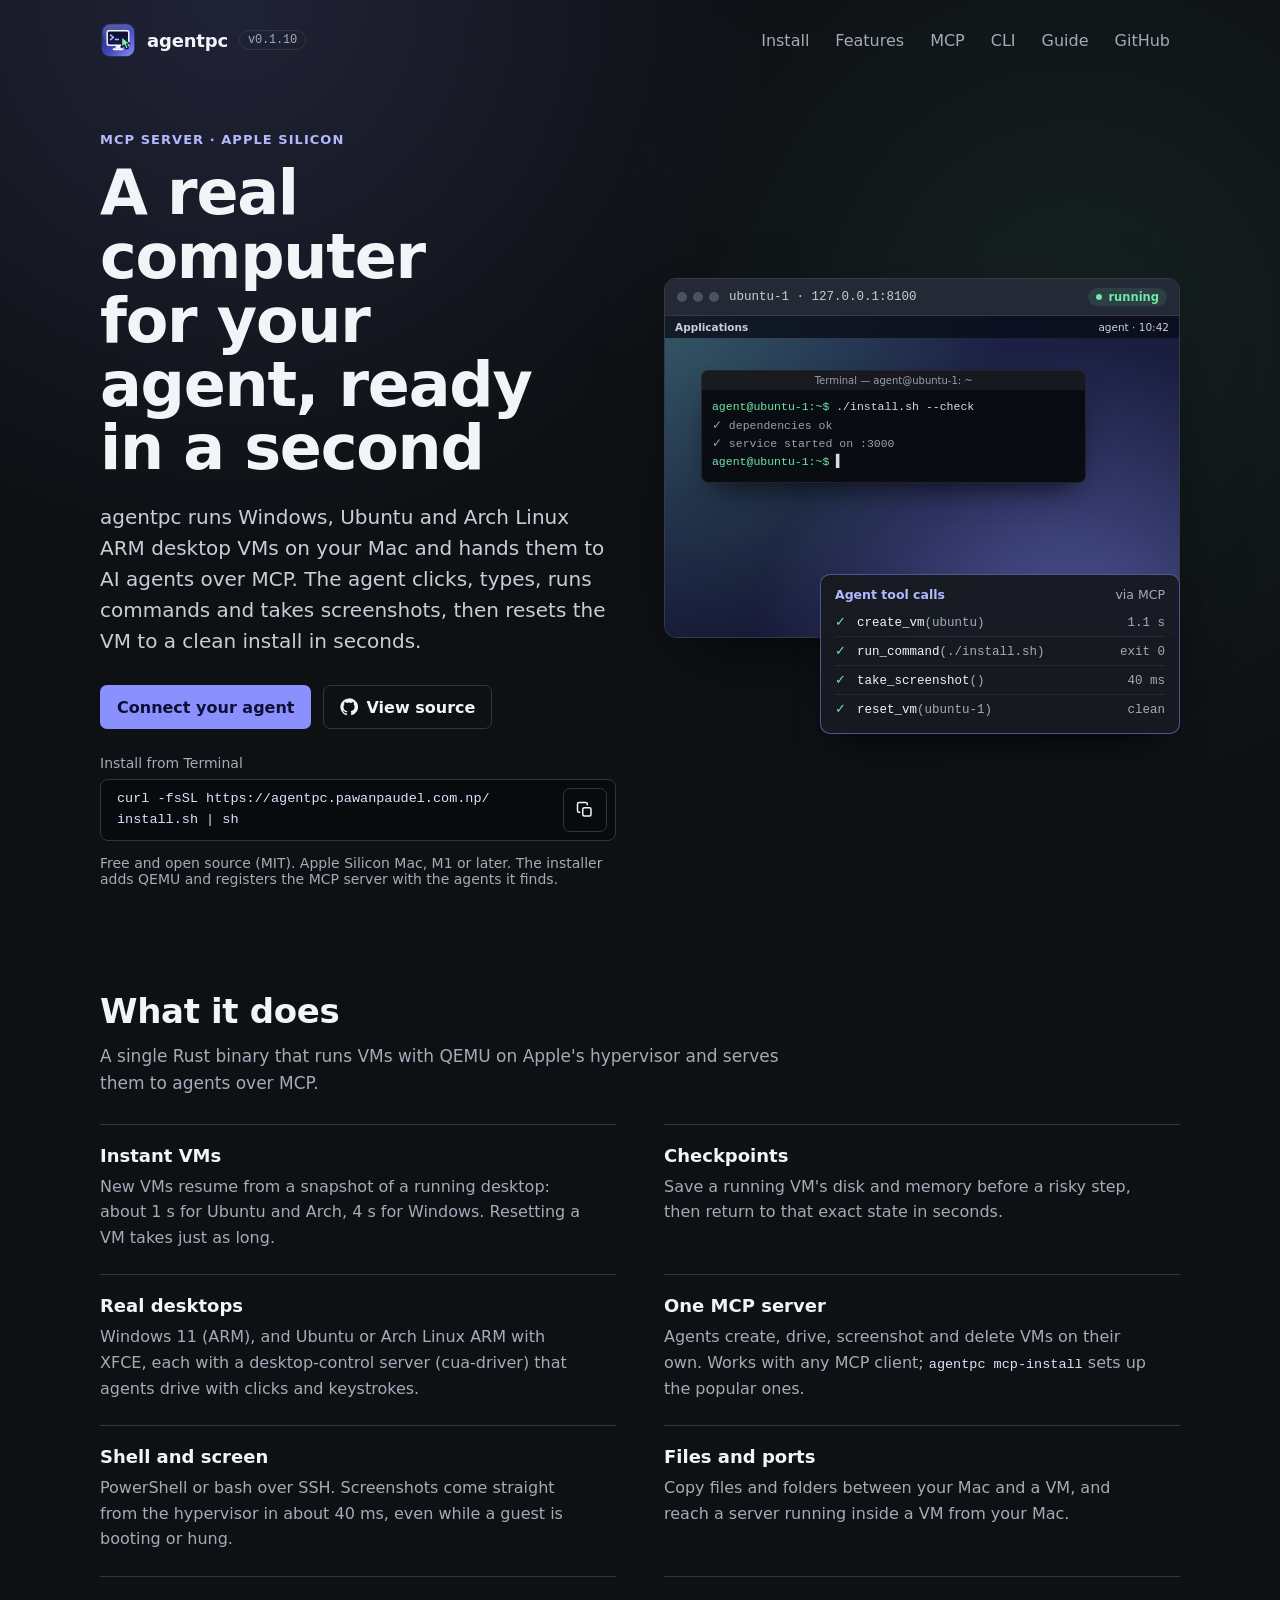
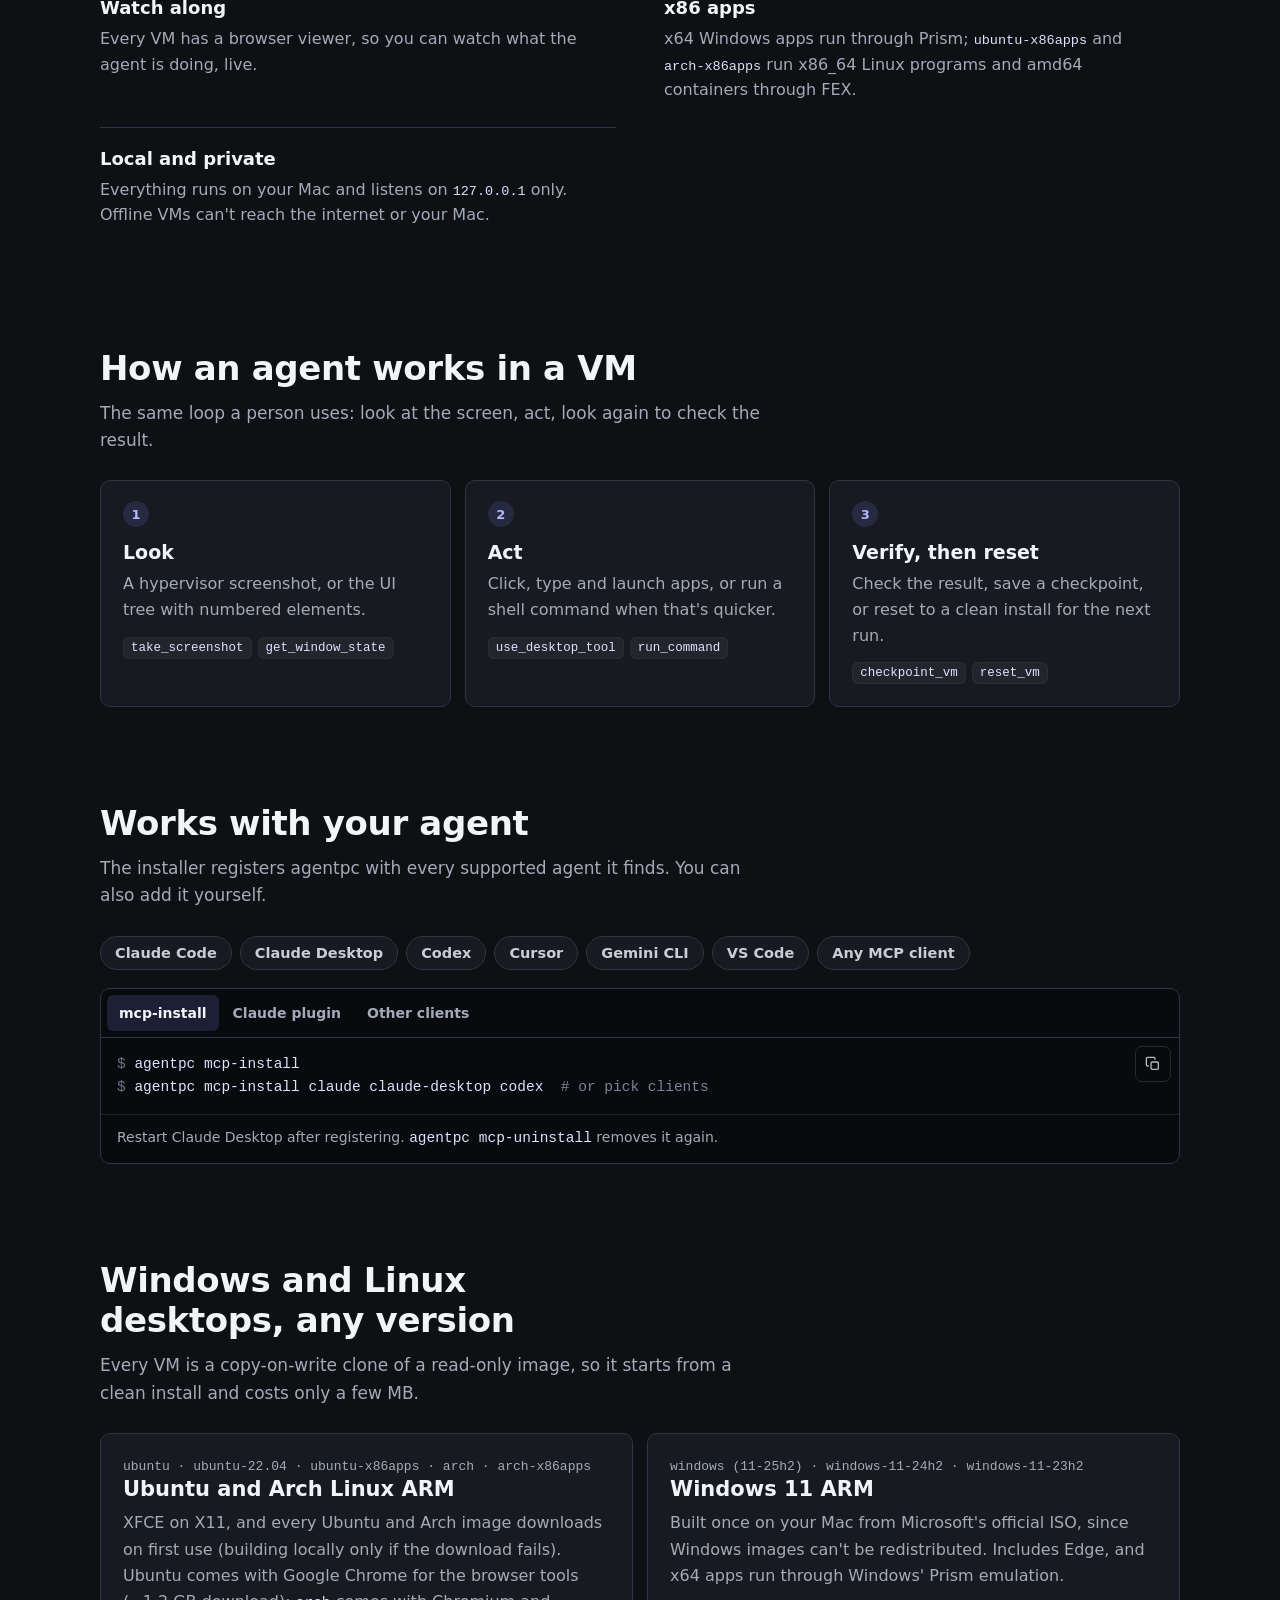
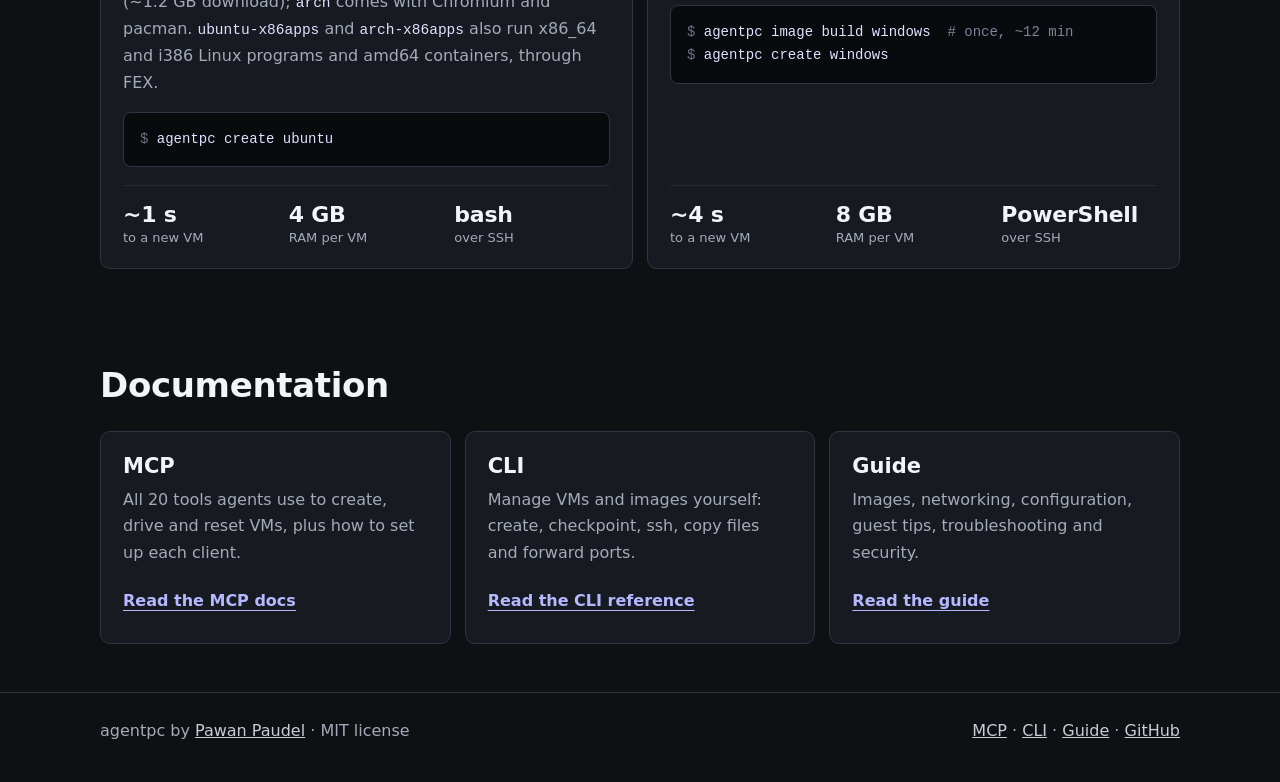
==== site/index.html @ df322181 "docs: Windows UDP firewall, shared guest address, FEX first start - the MCP server's forward_port te" ====
<!doctype html>
<html lang="en">
  <head>
    <meta charset="utf-8" />
    <meta name="viewport" content="width=device-width, initial-scale=1" />
    <title>agentpc: instant desktops for AI agents on your Mac</title>
    <meta
      name="description"
      content="agentpc gives AI agents instant, resettable Windows, Ubuntu and Arch Linux ARM desktop VMs on an Apple Silicon Mac, over one MCP server."
    />
    <meta property="og:title" content="agentpc" />
    <meta
      property="og:description"
      content="Instant, resettable Windows, Ubuntu and Arch Linux ARM desktops for AI agents, on your Mac. One MCP server for Claude, Codex, Cursor, Gemini and VS Code."
    />
    <meta property="og:type" content="website" />
    <meta property="og:image" content="https://agentpc.pawanpaudel.com.np/og.png" />
    <meta name="twitter:card" content="summary_large_image" />
    <meta property="og:url" content="https://agentpc.pawanpaudel.com.np/" />
    <meta name="theme-color" content="#1b1f4b" />
    <link rel="icon" href="favicon.svg" type="image/svg+xml" />
    <link rel="apple-touch-icon" href="apple-touch-icon.png" />
    <link rel="stylesheet" href="styles.css" />
  </head>
  <body>
    <a class="skip-link" href="#main">Skip to content</a>
    <header class="shell">
      <nav class="nav" aria-label="Main navigation">
        <a class="brand" href="index.html">
          <img src="favicon.svg" width="36" height="36" alt="" decoding="async" />
          <span>agentpc</span>
          <span class="version" translate="no">v0.1.10</span>
        </a>
        <div class="nav-links">
          <a href="#install">Install</a>
          <a href="#features">Features</a>
          <a href="mcp.html">MCP</a>
          <a href="cli.html">CLI</a>
          <a href="guide.html">Guide</a>
          <a class="nav-github" href="https://github.com/pawanpaudel93/agentpc">GitHub</a>
        </div>
      </nav>
    </header>

    <main id="main">
      <section class="shell hero hero-split" id="install">
        <div class="hero-inner">
          <p class="eyebrow">MCP server · Apple Silicon</p>
          <h1>A real computer for your agent, ready in a second</h1>
          <p class="hero-copy">
            agentpc runs Windows, Ubuntu and Arch Linux ARM desktop VMs on your Mac and hands them to AI agents
            over MCP. The agent clicks, types, runs commands and takes screenshots, then resets
            the VM to a clean install in seconds.
          </p>
          <div class="actions">
            <a class="button primary" href="#agents">Connect your agent</a>
            <a class="button secondary" href="https://github.com/pawanpaudel93/agentpc">
              <svg viewBox="0 0 24 24" aria-hidden="true"><path fill="currentColor" d="M12 .5a11.5 11.5 0 0 0-3.64 22.41c.58.1.79-.25.79-.56v-2c-3.2.7-3.88-1.37-3.88-1.37-.52-1.33-1.28-1.69-1.28-1.69-1.05-.72.08-.7.08-.7 1.16.08 1.77 1.19 1.77 1.19 1.03 1.77 2.7 1.26 3.36.96.1-.75.4-1.26.73-1.55-2.55-.29-5.24-1.28-5.24-5.68 0-1.26.45-2.28 1.19-3.09-.12-.29-.52-1.46.11-3.05 0 0 .97-.31 3.17 1.18a11 11 0 0 1 5.77 0c2.2-1.49 3.17-1.18 3.17-1.18.63 1.59.23 2.76.11 3.05.74.81 1.19 1.83 1.19 3.09 0 4.41-2.69 5.38-5.26 5.67.41.36.78 1.06.78 2.14v3.17c0 .31.21.67.8.56A11.5 11.5 0 0 0 12 .5Z"/></svg>
              View source
            </a>
          </div>
          <div class="install">
            <p class="install-label" id="install-label">Install from Terminal</p>
            <div class="command" role="group" aria-labelledby="install-label">
              <code class="desktop-command" translate="no"
                >curl -fsSL https://agentpc.pawanpaudel.com.np/install.sh | sh</code
              >
              <code class="mobile-command" translate="no"
                >curl -fsSL https://agentpc.pawanpaudel.com.np/<br />install.sh | sh</code
              >
              <button
                class="copy-button"
                type="button"
                title="Copy install command"
                aria-label="Copy install command"
                data-copy-title="Copy install command"
                data-copy-label="Install command copied."
                data-copy="curl -fsSL https://agentpc.pawanpaudel.com.np/install.sh | sh"
              >
                <svg class="copy-icon" viewBox="0 0 24 24" aria-hidden="true">
                  <rect x="9" y="9" width="11" height="11" rx="2" fill="none" stroke="currentColor" stroke-width="2" />
                  <path d="M5 15H4a2 2 0 0 1-2-2V4a2 2 0 0 1 2-2h9a2 2 0 0 1 2 2v1" fill="none" stroke="currentColor" stroke-linecap="round" stroke-width="2" />
                </svg>
                <svg class="check-icon" viewBox="0 0 24 24" aria-hidden="true">
                  <path d="M20 6 9 17l-5-5" fill="none" stroke="currentColor" stroke-linecap="round" stroke-linejoin="round" stroke-width="2.4" />
                </svg>
              </button>
            </div>
            <span class="copy-status" aria-live="polite"></span>
          </div>
          <p class="requirements">
            Free and open source (MIT). Apple Silicon Mac, M1 or later. The installer adds QEMU
            and registers the MCP server with the agents it finds.
          </p>
        </div>

        <figure class="demo">
          <div class="vm-window" aria-hidden="true">
            <div class="vm-titlebar">
              <div class="vm-dots"><span></span><span></span><span></span></div>
              <span class="vm-name">ubuntu-1 · 127.0.0.1:8100</span>
              <span class="vm-state">running</span>
            </div>
            <div class="vm-desktop">
              <div class="vm-panel"><span>Applications</span><span>agent · 10:42</span></div>
              <div class="vm-term">
                <div class="vm-term-bar">Terminal — agent@ubuntu-1: ~</div>
                <pre><span class="ps">agent@ubuntu-1:~$</span> ./install.sh --check
<span class="step-2"><span class="out">✓ dependencies ok
✓ service started on :3000</span>
<span class="ps">agent@ubuntu-1:~$</span> ▍</span></pre>
              </div>
            </div>
          </div>
          <div class="agent-log" aria-hidden="true">
            <p class="agent-log-label">Agent tool calls <span>via MCP</span></p>
            <ol>
              <li><span class="tick">✓</span><span class="call">create_vm<em>(ubuntu)</em></span><span class="meta">1.1 s</span></li>
              <li><span class="tick">✓</span><span class="call">run_command<em>(./install.sh)</em></span><span class="meta">exit 0</span></li>
              <li><span class="tick">✓</span><span class="call">take_screenshot<em>()</em></span><span class="meta">40 ms</span></li>
              <li><span class="tick">✓</span><span class="call">reset_vm<em>(ubuntu-1)</em></span><span class="meta">clean</span></li>
            </ol>
          </div>
          <figcaption class="sr-only">
            Illustration: an agent creates an Ubuntu VM in about a second, runs an install
            script in its terminal, takes a screenshot, and resets the VM to a clean state.
          </figcaption>
        </figure>
      </section>

      <section class="shell section" id="features" aria-labelledby="features-title">
        <div class="section-head">
          <h2 id="features-title">What it does</h2>
          <p>A single Rust binary that runs VMs with QEMU on Apple's hypervisor and serves them to agents over MCP.</p>
        </div>
        <dl class="feature-list">
          <div>
            <dt>Instant VMs</dt>
            <dd>New VMs resume from a snapshot of a running desktop: about 1 s for Ubuntu and Arch, 4 s for Windows. Resetting a VM takes just as long.</dd>
          </div>
          <div>
            <dt>Checkpoints</dt>
            <dd>Save a running VM's disk and memory before a risky step, then return to that exact state in seconds.</dd>
          </div>
          <div>
            <dt>Real desktops</dt>
            <dd>Windows 11 (ARM), and Ubuntu or Arch Linux ARM with XFCE, each with a desktop-control server (cua-driver) that agents drive with clicks and keystrokes.</dd>
          </div>
          <div>
            <dt>One MCP server</dt>
            <dd>Agents create, drive, screenshot and delete VMs on their own. Works with any MCP client; <code translate="no">agentpc mcp-install</code> sets up the popular ones.</dd>
          </div>
          <div>
            <dt>Shell and screen</dt>
            <dd>PowerShell or bash over SSH. Screenshots come straight from the hypervisor in about 40 ms, even while a guest is booting or hung.</dd>
          </div>
          <div>
            <dt>Files and ports</dt>
            <dd>Copy files and folders between your Mac and a VM, and reach a server running inside a VM from your Mac.</dd>
          </div>
          <div>
            <dt>Watch along</dt>
            <dd>Every VM has a browser viewer, so you can watch what the agent is doing, live.</dd>
          </div>
          <div>
            <dt>x86 apps</dt>
            <dd>x64 Windows apps run through Prism; <code translate="no">ubuntu-x86apps</code> and <code translate="no">arch-x86apps</code> run x86_64 Linux programs and amd64 containers through FEX.</dd>
          </div>
          <div>
            <dt>Local and private</dt>
            <dd>Everything runs on your Mac and listens on <code translate="no">127.0.0.1</code> only. Offline VMs can't reach the internet or your Mac.</dd>
          </div>
        </dl>
      </section>

      <section class="shell section" id="loop" aria-labelledby="loop-title">
        <div class="section-head">
          <h2 id="loop-title">How an agent works in a VM</h2>
          <p>The same loop a person uses: look at the screen, act, look again to check the result.</p>
        </div>
        <ol class="loop">
          <li>
            <h3>Look</h3>
            <p>A hypervisor screenshot, or the UI tree with numbered elements.</p>
            <div class="tool-chips" translate="no"><code>take_screenshot</code><code>get_window_state</code></div>
          </li>
          <li>
            <h3>Act</h3>
            <p>Click, type and launch apps, or run a shell command when that's quicker.</p>
            <div class="tool-chips" translate="no"><code>use_desktop_tool</code><code>run_command</code></div>
          </li>
          <li>
            <h3>Verify, then reset</h3>
            <p>Check the result, save a checkpoint, or reset to a clean install for the next run.</p>
            <div class="tool-chips" translate="no"><code>checkpoint_vm</code><code>reset_vm</code></div>
          </li>
        </ol>
      </section>

      <section class="shell section" id="agents" aria-labelledby="agents-title">
        <div class="section-head">
          <h2 id="agents-title">Works with your agent</h2>
          <p>The installer registers agentpc with every supported agent it finds. You can also add it yourself.</p>
        </div>
        <ul class="clients" aria-label="Supported agents">
          <li>Claude Code</li>
          <li>Claude Desktop</li>
          <li>Codex</li>
          <li>Cursor</li>
          <li>Gemini CLI</li>
          <li>VS Code</li>
          <li>Any MCP client</li>
        </ul>
        <div class="tabs" data-tabs>
          <div class="tab-list" role="tablist" aria-label="Ways to connect">
            <button class="tab" type="button" role="tab" id="tab-install" aria-controls="panel-install" aria-selected="true">mcp-install</button>
            <button class="tab" type="button" role="tab" id="tab-plugin" aria-controls="panel-plugin" aria-selected="false" tabindex="-1">Claude plugin</button>
            <button class="tab" type="button" role="tab" id="tab-json" aria-controls="panel-json" aria-selected="false" tabindex="-1">Other clients</button>
          </div>
          <div class="tab-panel" role="tabpanel" id="panel-install" aria-labelledby="tab-install" tabindex="0">
            <div class="code-panel">
              <pre><code translate="no"><span class="prompt">$ </span>agentpc mcp-install
<span class="prompt">$ </span>agentpc mcp-install claude claude-desktop codex  <span class="comment"># or pick clients</span></code></pre>
            </div>
            <p class="tab-note">Restart Claude Desktop after registering. <code translate="no">agentpc mcp-uninstall</code> removes it again.</p>
          </div>
          <div class="tab-panel" role="tabpanel" id="panel-plugin" aria-labelledby="tab-plugin" tabindex="0" hidden>
            <div class="code-panel">
              <pre><code translate="no">/plugin marketplace add pawanpaudel93/agentpc
/plugin install agentpc@agentpc</code></pre>
            </div>
            <p class="tab-note">Bundles the MCP server with a skill that teaches Claude when and how to use the VMs. Install the <code translate="no">agentpc</code> binary first.</p>
          </div>
          <div class="tab-panel" role="tabpanel" id="panel-json" aria-labelledby="tab-json" tabindex="0" hidden>
            <div class="code-panel">
              <pre><code translate="no">{
  "mcpServers": {
    "agentpc": { "command": "agentpc", "args": ["mcp"] }
  }
}</code></pre>
            </div>
            <p class="tab-note">One stdio server handles every VM. See the <a class="inline-link" href="mcp.html">MCP docs</a> for the tools.</p>
          </div>
        </div>
      </section>

      <section class="shell section" id="guests" aria-labelledby="guests-title">
        <div class="section-head">
          <h2 id="guests-title">Windows and Linux desktops, any version</h2>
          <p>Every VM is a copy-on-write clone of a read-only image, so it starts from a clean install and costs only a few MB.</p>
        </div>
        <div class="grid two">
          <div class="card">
            <p class="card-kicker" translate="no">ubuntu · ubuntu-22.04 · ubuntu-x86apps · arch · arch-x86apps</p>
            <h3>Ubuntu and Arch Linux ARM</h3>
            <p>XFCE on X11, and every Ubuntu and Arch image downloads on first use (building locally only if the download fails). Ubuntu comes with Google Chrome for the browser tools (~1.2 GB download); <code translate="no">arch</code> comes with Chromium and pacman. <code translate="no">ubuntu-x86apps</code> and <code translate="no">arch-x86apps</code> also run x86_64 and i386 Linux programs and amd64 containers, through FEX.</p>
            <pre class="terminal"><code translate="no"><span class="prompt">$ </span>agentpc create ubuntu</code></pre>
            <div class="stat-row">
              <div><strong>~1 s</strong><span>to a new VM</span></div>
              <div><strong>4 GB</strong><span>RAM per VM</span></div>
              <div><strong>bash</strong><span>over SSH</span></div>
            </div>
          </div>
          <div class="card">
            <p class="card-kicker" translate="no">windows (11-25h2) · windows-11-24h2 · windows-11-23h2</p>
            <h3>Windows 11 ARM</h3>
            <p>Built once on your Mac from Microsoft's official ISO, since Windows images can't be redistributed. Includes Edge, and x64 apps run through Windows' Prism emulation.</p>
            <pre class="terminal"><code translate="no"><span class="prompt">$ </span>agentpc image build windows  <span class="comment"># once, ~12 min</span>
<span class="prompt">$ </span>agentpc create windows</code></pre>
            <div class="stat-row">
              <div><strong>~4 s</strong><span>to a new VM</span></div>
              <div><strong>8 GB</strong><span>RAM per VM</span></div>
              <div><strong>PowerShell</strong><span>over SSH</span></div>
            </div>
          </div>
        </div>
      </section>

      <section class="shell section" aria-labelledby="docs-title">
        <div class="section-head">
          <h2 id="docs-title">Documentation</h2>
        </div>
        <div class="grid">
          <div class="card">
            <h3>MCP</h3>
            <p>All 20 tools agents use to create, drive and reset VMs, plus how to set up each client.</p>
            <p class="card-action"><a href="mcp.html">Read the MCP docs</a></p>
          </div>
          <div class="card">
            <h3>CLI</h3>
            <p>Manage VMs and images yourself: create, checkpoint, ssh, copy files and forward ports.</p>
            <p class="card-action"><a href="cli.html">Read the CLI reference</a></p>
          </div>
          <div class="card">
            <h3>Guide</h3>
            <p>Images, networking, configuration, guest tips, troubleshooting and security.</p>
            <p class="card-action"><a href="guide.html">Read the guide</a></p>
          </div>
        </div>
      </section>
    </main>

    <footer>
      <div class="shell">
        <span>agentpc by <a href="https://github.com/pawanpaudel93">Pawan Paudel</a> · MIT license</span>
        <span>
          <a href="mcp.html">MCP</a>
          ·
          <a href="cli.html">CLI</a>
          ·
          <a href="guide.html">Guide</a>
          ·
          <a class="nav-github" href="https://github.com/pawanpaudel93/agentpc">GitHub</a>
        </span>
      </div>
    </footer>
    <script src="script.js"></script>
  </body>
</html>
---- site/styles.css ----
:root {
  color-scheme: dark;
  --bg: #0e1014;
  --panel: #171a21;
  --panel-soft: #13161c;
  --code-bg: #080a0d;
  --line: #2f3542;
  --line-soft: rgba(47, 53, 66, 0.55);
  --text: #f2f4f8;
  --muted: #a4abb8;
  --soft: #c8cdd8;
  --accent: #8a91ff;
  /* Lighter indigo reserved for text on dark (eyebrows, inline links),
     where the button-fill indigo falls below 4.5:1 at small sizes. */
  --accent-text: #b4b8ff;
  --accent-ink: #0d1033;
  --ok: #6ee7a8;
  --warn: #f5c16c;
  --mono: "SFMono-Regular", "SF Mono", ui-monospace, Menlo, Consolas, "Liberation Mono", monospace;
  font-family:
    Inter, ui-sans-serif, system-ui, -apple-system, BlinkMacSystemFont,
    "Segoe UI", sans-serif;
}

* {
  box-sizing: border-box;
}

html {
  background: var(--bg);
  scroll-behavior: smooth;
}

body {
  margin: 0;
  background:
    radial-gradient(circle at 18% 0%, rgba(138, 145, 255, 0.15), transparent 34rem),
    radial-gradient(circle at 84% 8%, rgba(110, 231, 168, 0.08), transparent 30rem),
    var(--bg);
  color: var(--text);
  overflow-x: hidden;
  -webkit-tap-highlight-color: rgba(138, 145, 255, 0.24);
}

a {
  color: inherit;
}

a,
.button,
.copy-button,
.tab {
  touch-action: manipulation;
}

a:focus-visible,
.button:focus-visible,
.copy-button:focus-visible,
.tab:focus-visible {
  border-radius: 7px;
  outline: 2px solid var(--accent);
  outline-offset: 3px;
}

.skip-link {
  background: var(--accent);
  border-radius: 7px;
  color: var(--accent-ink);
  font-weight: 700;
  left: 16px;
  padding: 10px 14px;
  position: absolute;
  text-decoration: none;
  top: 14px;
  transform: translateY(-160%);
  transition: transform 160ms ease;
  z-index: 10;
}

.skip-link:focus-visible {
  transform: translateY(0);
}

.shell {
  margin: 0 auto;
  width: min(1080px, calc(100% - 32px));
}

/* ---- Nav ---- */

.nav {
  align-items: center;
  display: flex;
  gap: 20px;
  justify-content: space-between;
  padding: 22px 0;
}

.brand {
  align-items: center;
  display: inline-flex;
  font-size: 18px;
  font-weight: 750;
  gap: 11px;
  letter-spacing: -0.01em;
  text-decoration: none;
}

.brand img {
  display: block;
  height: 36px;
  width: 36px;
}

.version {
  border: 1px solid var(--line);
  border-radius: 999px;
  color: var(--muted);
  font-family: var(--mono);
  font-size: 12px;
  font-weight: 500;
  padding: 2px 8px;
}

.nav-links {
  align-items: center;
  display: flex;
  gap: 6px;
}

.nav-links a {
  border-radius: 6px;
  color: var(--muted);
  padding: 8px 10px;
  text-decoration: none;
  transition: background 160ms ease, color 160ms ease;
}

.nav-links a:hover {
  background: rgba(255, 255, 255, 0.06);
  color: var(--text);
}

.nav-links a[aria-current="page"] {
  background: rgba(138, 145, 255, 0.14);
  color: var(--text);
}

#install,
.section[id],
.doc-section {
  /* Anchor jumps land below the nav with breathing room. */
  scroll-margin-top: 80px;
}

/* ---- Hero ---- */

.hero {
  padding: 52px 0 56px;
}

.hero.compact {
  padding-bottom: 28px;
}

.hero-inner {
  max-width: 760px;
}

.eyebrow {
  color: var(--accent-text);
  font-size: 13px;
  font-weight: 800;
  letter-spacing: 0.08em;
  margin: 0 0 14px;
  text-transform: uppercase;
}

h1 {
  font-size: clamp(48px, 8vw, 80px);
  letter-spacing: -0.02em;
  line-height: 0.98;
  margin: 0 0 22px;
  text-wrap: balance;
}

.hero-split h1 {
  font-size: clamp(40px, 5.2vw, 62px);
  line-height: 1.03;
}

.hero-copy {
  color: var(--soft);
  font-size: 20px;
  line-height: 1.55;
  margin: 0 0 28px;
  max-width: 640px;
}

.hero-copy code {
  font-size: 0.85em;
}

.actions {
  align-items: center;
  display: flex;
  flex-wrap: wrap;
  gap: 12px;
}

.button {
  align-items: center;
  border: 1px solid transparent;
  border-radius: 7px;
  display: inline-flex;
  font-weight: 700;
  gap: 8px;
  min-height: 44px;
  padding: 0 16px;
  text-decoration: none;
  transition:
    filter 180ms ease,
    transform 120ms ease,
    background 180ms ease;
}

.button.primary {
  background: var(--accent);
  color: var(--accent-ink);
}

.button.secondary {
  border-color: var(--line);
  color: var(--text);
}

.button.secondary:hover {
  background: rgba(255, 255, 255, 0.05);
}

.button:hover {
  filter: brightness(1.07);
}

.button:active {
  transform: translateY(1px);
}

.button.primary:focus-visible {
  /* The shared outline is indigo-on-indigo against this fill, so switch
     it to white and add an inner ring. */
  box-shadow: inset 0 0 0 2px var(--accent-ink);
  outline-color: var(--text);
}

.button svg {
  height: 18px;
  width: 18px;
}

.requirements {
  color: var(--muted);
  font-size: 14px;
  margin: 14px 0 0;
}

.install {
  container-type: inline-size;
  margin-top: 26px;
  max-width: 760px;
}

.install-label {
  color: var(--muted);
  font-size: 14px;
  margin: 0 0 8px;
}

/* ---- Code ---- */

.command,
.terminal {
  background: var(--code-bg);
  border: 1px solid var(--line);
  border-radius: 8px;
  padding: 15px 16px;
  scrollbar-width: thin;
}

.command {
  align-items: center;
  display: grid;
  gap: 12px;
  grid-template-columns: minmax(0, 1fr) auto;
  padding: 8px 8px 8px 16px;
}

.terminal {
  margin: 16px 0 0;
  overflow-x: auto;
}

pre.terminal code {
  display: block;
  font-size: 14px;
  line-height: 1.65;
  white-space: pre;
}

code {
  color: #dfe2ff;
  font-family: var(--mono);
  font-size: 14.5px;
  font-variant-numeric: tabular-nums;
}

.prompt {
  color: #6b7285;
  user-select: none;
}

.comment {
  color: #7d8497;
}

.command code {
  display: block;
  overflow-x: auto;
  scrollbar-width: thin;
  white-space: nowrap;
}

.command .mobile-command {
  display: none;
}

.copy-button {
  align-items: center;
  background: transparent;
  border: 1px solid var(--line);
  border-radius: 7px;
  color: var(--text);
  cursor: pointer;
  display: inline-flex;
  flex: none;
  height: 44px;
  justify-content: center;
  padding: 0;
  transition:
    background 180ms ease,
    border-color 180ms ease,
    color 180ms ease;
  width: 44px;
}

.copy-button:hover {
  background: rgba(255, 255, 255, 0.06);
}

.copy-button svg {
  height: 18px;
  width: 18px;
}

.copy-button .check-icon {
  display: none;
}

.copy-button.is-copied {
  border-color: rgba(110, 231, 168, 0.7);
  color: var(--ok);
}

.copy-button.is-copied .copy-icon {
  display: none;
}

.copy-button.is-copied .check-icon {
  display: block;
}

.copy-status,
.sr-only {
  border: 0;
  clip: rect(0 0 0 0);
  clip-path: inset(50%);
  height: 1px;
  margin: -1px;
  overflow: hidden;
  padding: 0;
  position: absolute;
  white-space: nowrap;
  width: 1px;
}

.code-panel {
  background: var(--code-bg);
  border: 1px solid var(--line);
  border-radius: 8px;
  margin: 16px 0;
  max-width: 100%;
  overflow: hidden;
  position: relative;
}

.code-panel pre {
  margin: 0;
  max-width: 100%;
  overflow-x: auto;
  padding: 15px 64px 15px 16px;
  scrollbar-width: thin;
}

.code-panel code {
  display: block;
  line-height: 1.6;
  white-space: pre;
}

/* script.js adds a copy button to each code panel. */
.code-panel .copy-button {
  background: var(--code-bg);
  height: 36px;
  opacity: 0.75;
  position: absolute;
  right: 8px;
  top: 8px;
  width: 36px;
}

.code-panel:hover .copy-button,
.code-panel .copy-button:focus-visible,
.code-panel .copy-button.is-copied {
  opacity: 1;
}

.code-panel .copy-button svg {
  height: 16px;
  width: 16px;
}

/* ---- Sections ---- */

.section {
  padding: 48px 0;
}

.section-head {
  margin-bottom: 26px;
  max-width: 680px;
}

.section h2,
.doc-section h2 {
  font-size: 34px;
  letter-spacing: -0.01em;
  margin: 0 0 12px;
  text-wrap: balance;
}

.section-head p {
  color: var(--muted);
  font-size: 17px;
  line-height: 1.6;
  margin: 0;
}

.grid {
  display: grid;
  gap: 14px;
  grid-template-columns: repeat(3, minmax(0, 1fr));
}

.grid.two {
  grid-template-columns: repeat(2, minmax(0, 1fr));
}

.card {
  background: var(--panel);
  border: 1px solid var(--line);
  border-radius: 10px;
  display: flex;
  flex-direction: column;
  min-width: 0;
  padding: 22px;
}

.card h3 {
  font-size: 21px;
  margin: 0 0 9px;
}

.card p,
.doc-section p,
.doc-section li {
  color: var(--muted);
  line-height: 1.65;
}

.doc-section p,
.doc-section ul,
.doc-section ol {
  /* Cap the measure for readability on wide viewports. */
  max-width: 72ch;
}

.card p {
  margin: 0;
}

.card .terminal {
  margin-bottom: 18px;
}

.card-action {
  margin-top: auto !important;
  padding-top: 16px;
}

.card-action a,
.inline-link,
.doc-section p a,
.doc-section li a {
  color: var(--accent-text);
  font-weight: 650;
  text-decoration-thickness: 1px;
  text-underline-offset: 4px;
}

.card-action a {
  border-radius: 6px;
  display: inline-flex;
  font-weight: 700;
  padding: 6px 0;
}

.card-kicker {
  align-items: center;
  color: var(--muted);
  display: flex;
  font-family: var(--mono);
  font-size: 13px;
  gap: 8px;
  margin-bottom: 12px;
}

.stat-row {
  border-top: 1px solid var(--line-soft);
  display: grid;
  gap: 10px;
  grid-template-columns: repeat(3, minmax(0, 1fr));
  /* Pinned to the card bottom so both guest cards line up. */
  margin-top: auto;
  padding-top: 16px;
}

.stat-row div {
  min-width: 0;
}

.stat-row strong {
  display: block;
  font-size: 22px;
  font-variant-numeric: tabular-nums;
  letter-spacing: -0.01em;
}

.stat-row span {
  color: var(--muted);
  font-size: 13px;
}

/* ---- Feature list: a two-column definition list, not a card grid ---- */

.feature-list {
  display: grid;
  gap: 0 48px;
  grid-template-columns: repeat(2, minmax(0, 1fr));
  margin: 0;
}

.feature-list > div {
  border-top: 1px solid var(--line);
  padding: 20px 0 24px;
}

.feature-list dt {
  font-size: 18px;
  font-weight: 700;
  margin-bottom: 8px;
}

.feature-list dd {
  color: var(--muted);
  line-height: 1.6;
  margin: 0;
  max-width: 48ch;
}

.feature-list dd code {
  font-size: 13.5px;
}

/* ---- The agent loop: three numbered steps ---- */

.loop {
  counter-reset: step;
  display: grid;
  gap: 14px;
  grid-template-columns: repeat(3, minmax(0, 1fr));
  list-style: none;
  margin: 0;
  padding: 0;
}

.loop li {
  background: var(--panel);
  border: 1px solid var(--line);
  border-radius: 10px;
  counter-increment: step;
  min-width: 0;
  padding: 20px 22px 22px;
  position: relative;
}

.loop li::before {
  align-items: center;
  background: rgba(138, 145, 255, 0.14);
  border-radius: 999px;
  color: var(--accent-text);
  content: counter(step);
  display: inline-flex;
  font-size: 13px;
  font-weight: 800;
  height: 26px;
  justify-content: center;
  margin-bottom: 14px;
  width: 26px;
}

.loop h3 {
  font-size: 19px;
  margin: 0 0 8px;
}

.loop p {
  color: var(--muted);
  line-height: 1.6;
  margin: 0 0 14px;
}

.tool-chips {
  display: flex;
  flex-wrap: wrap;
  gap: 6px;
}

.tool-chips code {
  background: rgba(255, 255, 255, 0.05);
  border: 1px solid var(--line-soft);
  border-radius: 6px;
  font-size: 12.5px;
  padding: 3px 7px;
}

/* ---- Clients ---- */

.clients {
  display: flex;
  flex-wrap: wrap;
  gap: 8px;
  list-style: none;
  margin: 0 0 18px;
  padding: 0;
}

.clients li {
  background: var(--panel);
  border: 1px solid var(--line);
  border-radius: 999px;
  color: var(--soft);
  font-size: 14.5px;
  font-weight: 600;
  padding: 8px 14px;
}

/* ---- Tabs (plugin vs. other clients) ---- */

.tabs {
  background: var(--code-bg);
  border: 1px solid var(--line);
  border-radius: 10px;
  overflow: hidden;
}

.tab-list {
  border-bottom: 1px solid var(--line);
  display: flex;
  gap: 2px;
  overflow-x: auto;
  padding: 6px;
  scrollbar-width: none;
}

.tab {
  background: transparent;
  border: 0;
  border-radius: 6px;
  color: var(--muted);
  cursor: pointer;
  flex: none;
  font: inherit;
  font-size: 14px;
  font-weight: 600;
  min-height: 36px;
  padding: 0 12px;
  transition: background 160ms ease, color 160ms ease;
}

.tab:hover {
  color: var(--text);
}

.tab[aria-selected="true"] {
  background: rgba(138, 145, 255, 0.16);
  color: var(--text);
}

.tab-panel {
  position: relative;
}

.tab-panel[hidden] {
  display: none;
}

.tab-panel .code-panel {
  border: 0;
  border-radius: 0;
  margin: 0;
}

.tab-note {
  border-top: 1px solid var(--line-soft);
  color: var(--muted);
  font-size: 14px;
  line-height: 1.55;
  margin: 0;
  padding: 12px 16px 14px;
}

/* ---- Doc pages ---- */

.doc-layout {
  display: grid;
  gap: 40px;
  grid-template-columns: minmax(0, 1fr) 220px;
  padding-bottom: 56px;
}

.doc-main {
  grid-column: 1;
  grid-row: 1;
  min-width: 0;
}

.doc-nav {
  align-self: start;
  background: rgba(23, 26, 33, 0.72);
  border: 1px solid var(--line);
  border-radius: 10px;
  grid-column: 2;
  grid-row: 1;
  max-height: calc(100vh - 36px);
  overflow-y: auto;
  padding: 16px;
  position: sticky;
  top: 18px;
}

.doc-nav strong {
  display: block;
  font-size: 14px;
  margin-bottom: 8px;
}

.doc-nav a {
  border-radius: 6px;
  color: var(--muted);
  display: block;
  font-size: 14.5px;
  padding: 7px 8px;
  text-decoration: none;
  transition: background 160ms ease, color 160ms ease;
}

.doc-nav a:hover {
  background: rgba(255, 255, 255, 0.06);
  color: var(--text);
}

.doc-nav a.is-active {
  background: rgba(138, 145, 255, 0.14);
  color: var(--text);
}

.doc-section {
  margin-bottom: 44px;
}

.doc-section h3 {
  font-size: 21px;
  margin: 28px 0 10px;
}

.doc-section + .doc-section {
  border-top: 1px solid var(--line-soft);
  padding-top: 38px;
}

.doc-section ul,
.doc-section ol {
  padding-left: 20px;
}

.doc-section li + li {
  margin-top: 6px;
}

.doc-section strong {
  color: var(--text);
}

.callout {
  background: rgba(138, 145, 255, 0.07);
  border: 1px solid rgba(138, 145, 255, 0.35);
  border-radius: 8px;
  margin: 16px 0;
  max-width: 72ch;
  padding: 12px 16px;
}

.callout p {
  margin: 0;
}

.callout.warn {
  background: rgba(245, 193, 108, 0.07);
  border-color: rgba(245, 193, 108, 0.4);
}

.data-table {
  border-collapse: collapse;
  color: var(--muted);
  margin: 16px 0;
  width: 100%;
}

.data-table th,
.data-table td {
  border: 1px solid var(--line);
  line-height: 1.55;
  padding: 10px 12px;
  text-align: left;
  vertical-align: top;
}

.data-table tbody tr:nth-child(even) {
  background: rgba(255, 255, 255, 0.03);
}

.data-table th {
  background: var(--panel-soft);
  color: var(--text);
}

.data-table code {
  font-size: 13.5px;
}

.data-table td:first-child code {
  white-space: nowrap;
}

/* ---- Footer ---- */

footer {
  border-top: 1px solid var(--line);
  color: var(--muted);
  padding: 28px 0 42px;
}

footer .shell {
  display: flex;
  flex-wrap: wrap;
  gap: 12px;
  justify-content: space-between;
}

footer a {
  color: var(--soft);
}

/* ---- Home hero: copy on the left, the agent demo on the right ---- */

.hero-split {
  align-items: center;
  display: grid;
  gap: 48px;
  grid-template-columns: minmax(0, 1fr) minmax(0, 1fr);
}

.demo {
  margin: 0;
  padding-bottom: 8px;
  position: relative;
}

/* The VM as seen through agentpc's browser viewer. */
.vm-window {
  background: #1d2129;
  border: 1px solid #343a47;
  border-radius: 12px;
  box-shadow: 0 30px 70px -30px rgba(0, 0, 0, 0.85);
  overflow: hidden;
}

.vm-titlebar {
  align-items: center;
  background: #242935;
  border-bottom: 1px solid #343a47;
  display: flex;
  font-size: 12.5px;
  gap: 10px;
  padding: 9px 12px;
}

.vm-dots {
  display: flex;
  gap: 6px;
}

.vm-dots span {
  background: #4a5162;
  border-radius: 50%;
  height: 10px;
  width: 10px;
}

.vm-name {
  color: var(--soft);
  font-family: var(--mono);
  font-size: 12.5px;
}

.vm-state {
  align-items: center;
  background: rgba(110, 231, 168, 0.12);
  border-radius: 999px;
  color: var(--ok);
  display: inline-flex;
  font-size: 11.5px;
  font-weight: 700;
  gap: 6px;
  margin-left: auto;
  padding: 2px 8px;
}

.vm-state::before {
  background: currentColor;
  border-radius: 50%;
  content: "";
  height: 6px;
  width: 6px;
}

/* An XFCE desktop: 16:10 like the 1280x800 guests. */
.vm-desktop {
  aspect-ratio: 16 / 10;
  background:
    radial-gradient(circle at 80% 110%, rgba(138, 145, 255, 0.55), transparent 60%),
    radial-gradient(circle at 0% 0%, rgba(110, 231, 168, 0.25), transparent 55%),
    linear-gradient(160deg, #20264f, #11142b);
  position: relative;
}

.vm-panel {
  align-items: center;
  background: rgba(10, 12, 22, 0.78);
  color: #c9cde0;
  display: flex;
  font-size: 10.5px;
  gap: 12px;
  height: 22px;
  justify-content: space-between;
  padding: 0 10px;
}

.vm-panel span:first-child {
  font-weight: 700;
}

.vm-term {
  background: rgba(8, 10, 14, 0.94);
  border: 1px solid rgba(255, 255, 255, 0.1);
  border-radius: 7px;
  box-shadow: 0 16px 30px -12px rgba(0, 0, 0, 0.7);
  left: 7%;
  overflow: hidden;
  position: absolute;
  right: 18%;
  top: 17%;
}

.vm-term-bar {
  background: rgba(255, 255, 255, 0.06);
  color: #9aa1b3;
  font-size: 10px;
  padding: 4px 8px;
  text-align: center;
}

.vm-term pre {
  color: #d7dbe8;
  font-family: var(--mono);
  font-size: 11.5px;
  line-height: 1.6;
  margin: 0;
  overflow: hidden;
  padding: 8px 10px 10px;
  white-space: pre-wrap;
}

.vm-term .ps {
  color: var(--ok);
}

.vm-term .out {
  color: #9aa1b3;
}

/* The agent's side: MCP tool calls as they return. */
.agent-log {
  background: rgba(23, 26, 33, 0.97);
  border: 1px solid rgba(138, 145, 255, 0.5);
  border-radius: 10px;
  box-shadow: 0 22px 44px -22px rgba(0, 0, 0, 0.95);
  margin: -64px 0 0 auto;
  padding: 12px 14px 10px;
  position: relative;
  width: min(360px, 92%);
}

.agent-log-label {
  align-items: center;
  color: var(--accent-text);
  display: flex;
  font-size: 12.5px;
  font-weight: 700;
  justify-content: space-between;
  margin: 0 0 6px;
}

.agent-log-label span {
  color: var(--muted);
  font-weight: 500;
}

.agent-log ol {
  list-style: none;
  margin: 0;
  padding: 0;
}

.agent-log li {
  align-items: baseline;
  border-top: 1px solid var(--line-soft);
  display: grid;
  font-family: var(--mono);
  font-size: 12.5px;
  gap: 8px;
  grid-template-columns: 14px minmax(0, 1fr) auto;
  padding: 6px 0;
}

.agent-log li:first-child {
  border-top: 0;
}

.agent-log .tick {
  color: var(--ok);
}

.agent-log .call {
  color: var(--text);
  overflow: hidden;
  text-overflow: ellipsis;
  white-space: nowrap;
}

.agent-log .call em {
  color: var(--muted);
  font-style: normal;
}

.agent-log .meta {
  color: var(--muted);
  font-variant-numeric: tabular-nums;
}

/* One orchestrated moment on load: the tool calls return one by one and
   the desktop follows them. Disabled for reduced motion below. */
@media (prefers-reduced-motion: no-preference) {
  .vm-desktop > * {
    animation: fade-in 500ms ease 450ms both;
  }

  .vm-state {
    animation: fade-in 300ms ease 450ms both;
  }

  .vm-term .step-2 {
    animation: fade-in 260ms ease 1150ms both;
  }

  .agent-log {
    animation: rise 420ms cubic-bezier(0.2, 0.7, 0.2, 1) 150ms both;
  }

  .agent-log li:nth-child(1) { animation: row-in 320ms ease 400ms both; }
  .agent-log li:nth-child(2) { animation: row-in 320ms ease 1100ms both; }
  .agent-log li:nth-child(3) { animation: row-in 320ms ease 1700ms both; }
  .agent-log li:nth-child(4) { animation: row-in 320ms ease 2300ms both; }
}

@keyframes fade-in {
  from { opacity: 0; }
  to { opacity: 1; }
}

@keyframes rise {
  from { opacity: 0; transform: translateY(12px); }
  to { opacity: 1; transform: none; }
}

@keyframes row-in {
  from { opacity: 0; transform: translateX(-6px); }
  to { opacity: 1; transform: none; }
}

/* ---- Responsive ---- */

@media (max-width: 960px) {
  .grid,
  .grid.two {
    grid-template-columns: 1fr;
  }

  .loop {
    grid-template-columns: 1fr;
  }
}

@media (max-width: 860px) {
  .doc-layout {
    gap: 28px;
    grid-template-columns: 1fr;
  }

  .doc-nav,
  .doc-main {
    grid-column: 1;
    grid-row: auto;
  }

  /* On narrow screens the page index sits above the content as a
     wrapping row of links rather than a tall sticky list. */
  .doc-nav {
    max-height: none;
    position: static;
  }

  .doc-nav .doc-nav-links {
    display: flex;
    flex-wrap: wrap;
    gap: 4px;
  }

  .doc-nav a {
    background: rgba(255, 255, 255, 0.04);
    display: inline-flex;
  }

  .hero-split {
    gap: 40px;
    grid-template-columns: 1fr;
  }

  .demo {
    max-width: 560px;
  }
}

@media (max-width: 760px) {
  .nav {
    align-items: flex-start;
    flex-direction: column;
    gap: 10px;
  }

  .nav-links {
    flex-wrap: wrap;
    margin-left: -10px;
    row-gap: 2px;
  }

  .nav-links a {
    /* WCAG 2.5.5 hit area on touch. */
    align-items: center;
    display: inline-flex;
    min-height: 44px;
    padding: 11px 10px;
  }

  .hero {
    padding: 28px 0 40px;
  }

  .hero.compact {
    padding-bottom: 16px;
  }

  .section {
    padding: 36px 0;
  }

  .feature-list {
    grid-template-columns: 1fr;
  }

  footer .shell {
    flex-direction: column;
  }

  /* Every doc table is name → description. On phones each row stacks
     (name above description) instead of squeezing columns. */
  .data-table,
  .data-table tbody,
  .data-table tr,
  .data-table td {
    display: block;
    width: 100%;
  }

  .data-table {
    border: 1px solid var(--line);
    border-radius: 8px;
    overflow: hidden;
  }

  .data-table thead {
    border: 0;
    clip: rect(0 0 0 0);
    clip-path: inset(50%);
    height: 1px;
    overflow: hidden;
    position: absolute;
    width: 1px;
  }

  .data-table tr + tr {
    border-top: 1px solid var(--line);
  }

  .data-table td {
    border: 0;
    padding: 4px 14px;
  }

  .data-table td:first-child {
    color: var(--text);
    font-weight: 600;
    padding-top: 12px;
  }

  .data-table td:last-child {
    padding-bottom: 12px;
  }

  .data-table code,
  .data-table td:first-child code {
    overflow-wrap: anywhere;
    white-space: normal;
  }
}

@media (max-width: 480px) {
  .section h2,
  .doc-section h2 {
    font-size: 28px;
  }

  .hero-copy {
    font-size: 17.5px;
  }

  .doc-section {
    margin-bottom: 36px;
  }

  .doc-section + .doc-section {
    padding-top: 30px;
  }

  .actions .button {
    flex: 1 1 auto;
    justify-content: center;
  }

  /* Keeps the nav on one row; the hero button and footer link to GitHub. */
  .nav-links .nav-github {
    display: none;
  }

  .stat-row strong {
    font-size: 19px;
  }

  .vm-term pre {
    font-size: 10px;
  }

  .agent-log {
    margin-top: -36px;
    width: 100%;
  }

  .agent-log li {
    font-size: 11.5px;
  }
}

@media (prefers-reduced-motion: reduce) {
  html {
    scroll-behavior: auto;
  }

  *,
  *::before,
  *::after {
    animation-duration: 0.001ms !important;
    animation-iteration-count: 1 !important;
    transition-duration: 0.001ms !important;
  }

  .button:active {
    transform: none;
  }
}

/* The one-line install command needs ~560px; in a narrower box show the
   pre-broken version instead of clipping it. */
@container (max-width: 560px) {
  .command .desktop-command {
    display: none;
  }

  .command .mobile-command {
    display: block;
    font-size: clamp(11px, 3.05vw, 13.5px);
    line-height: 1.55;
    overflow-wrap: anywhere;
    white-space: normal;
  }
}
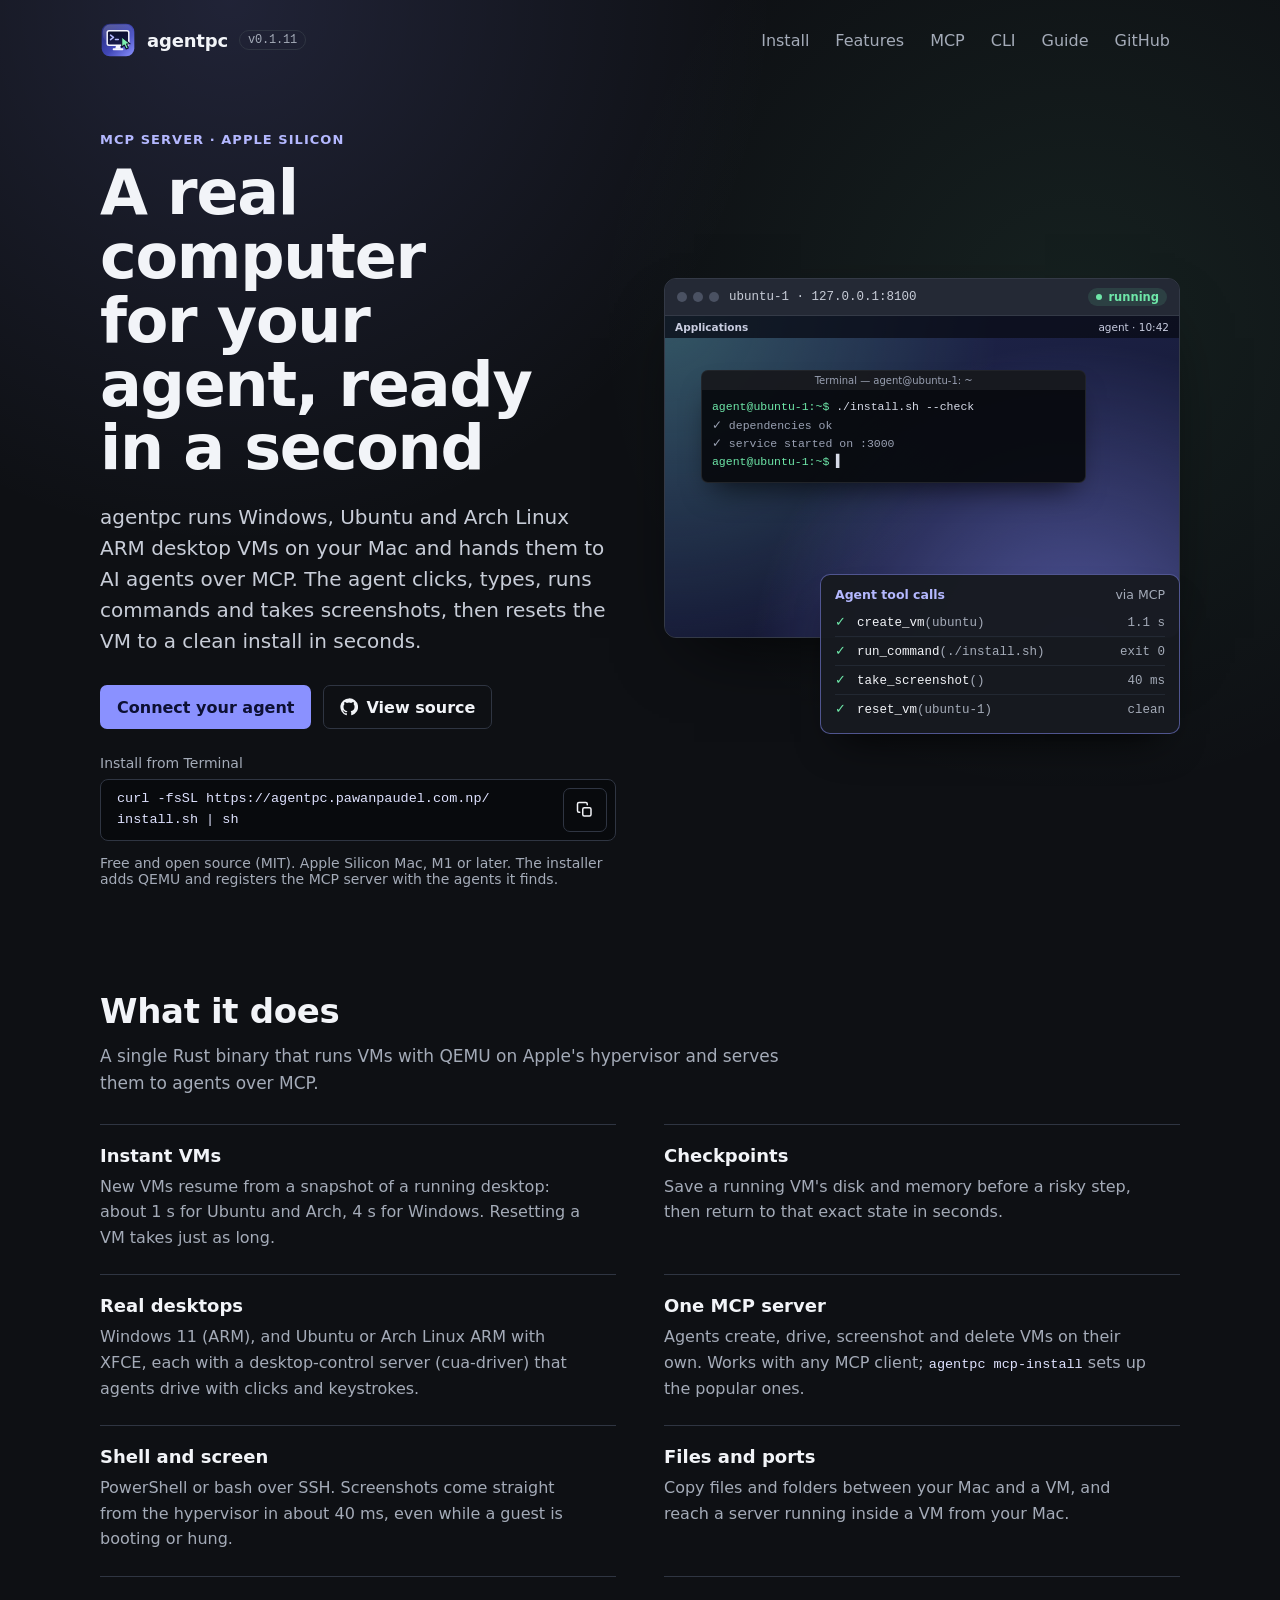
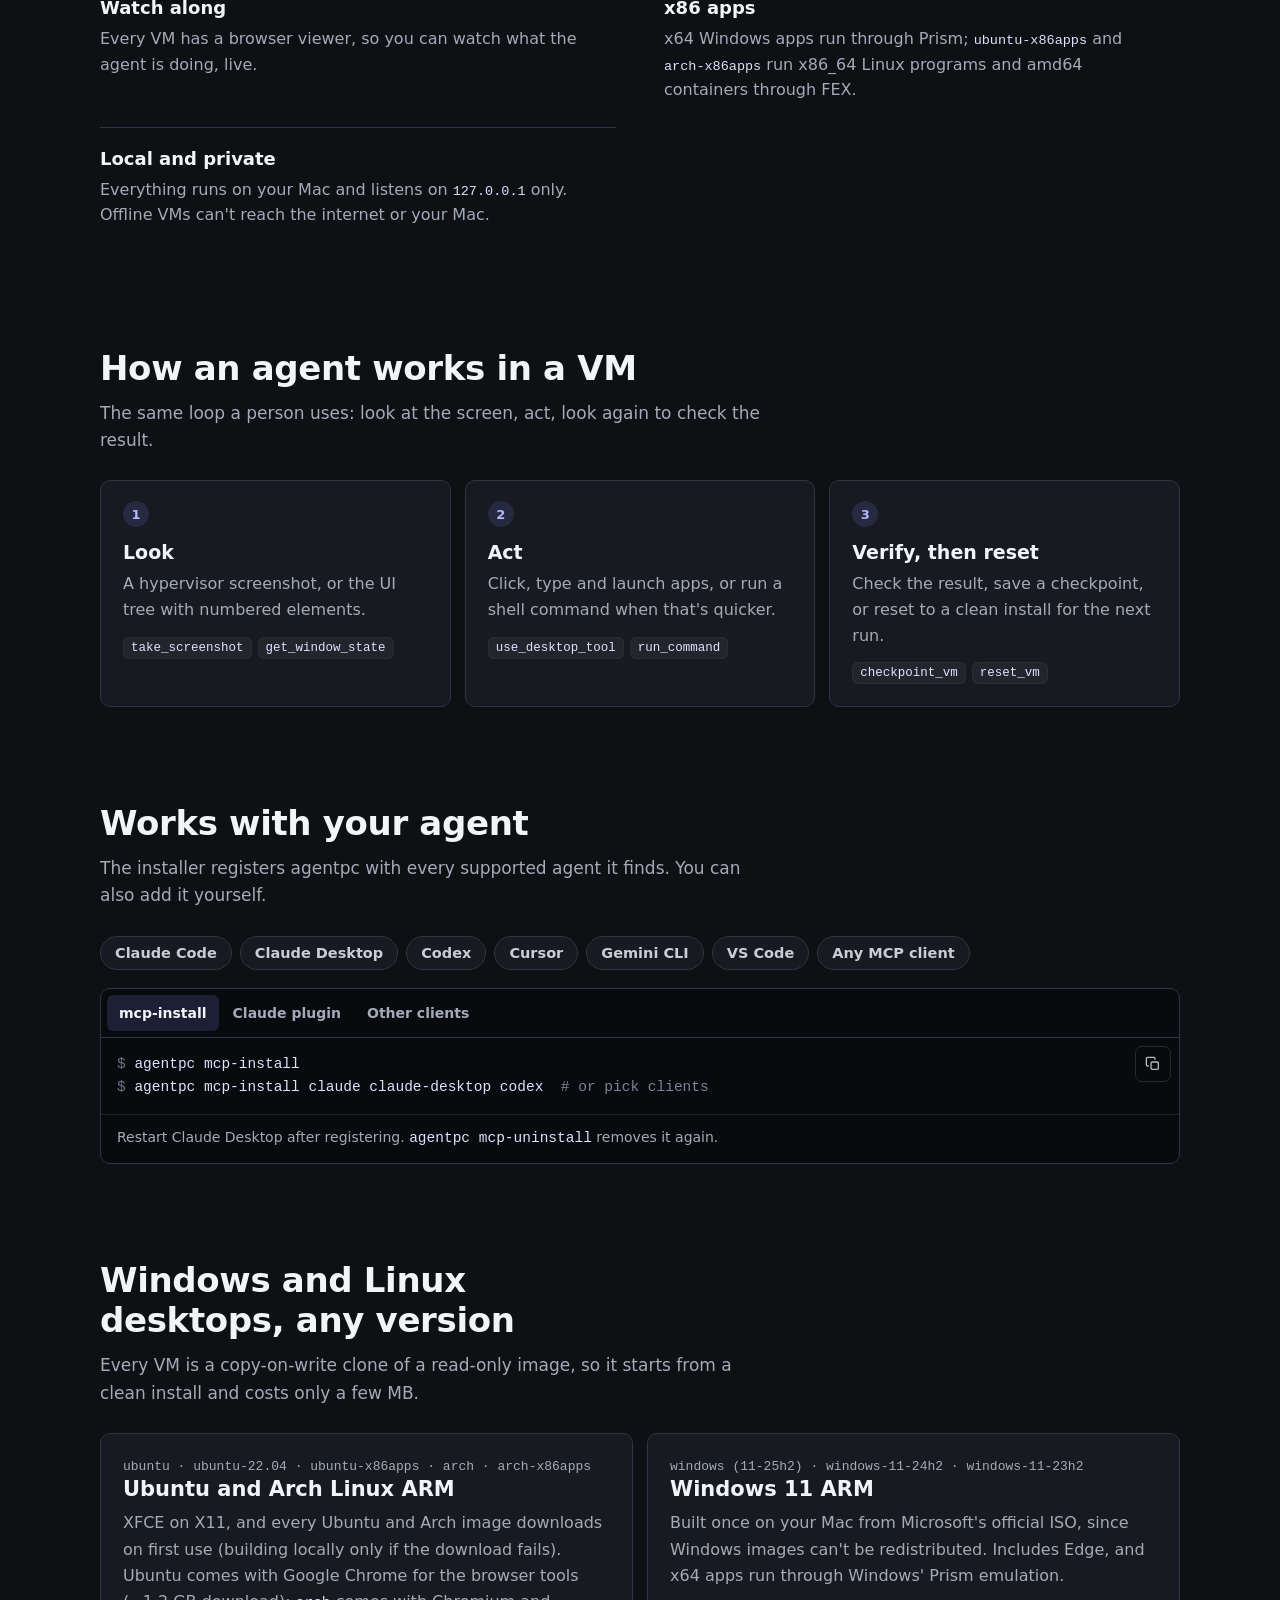
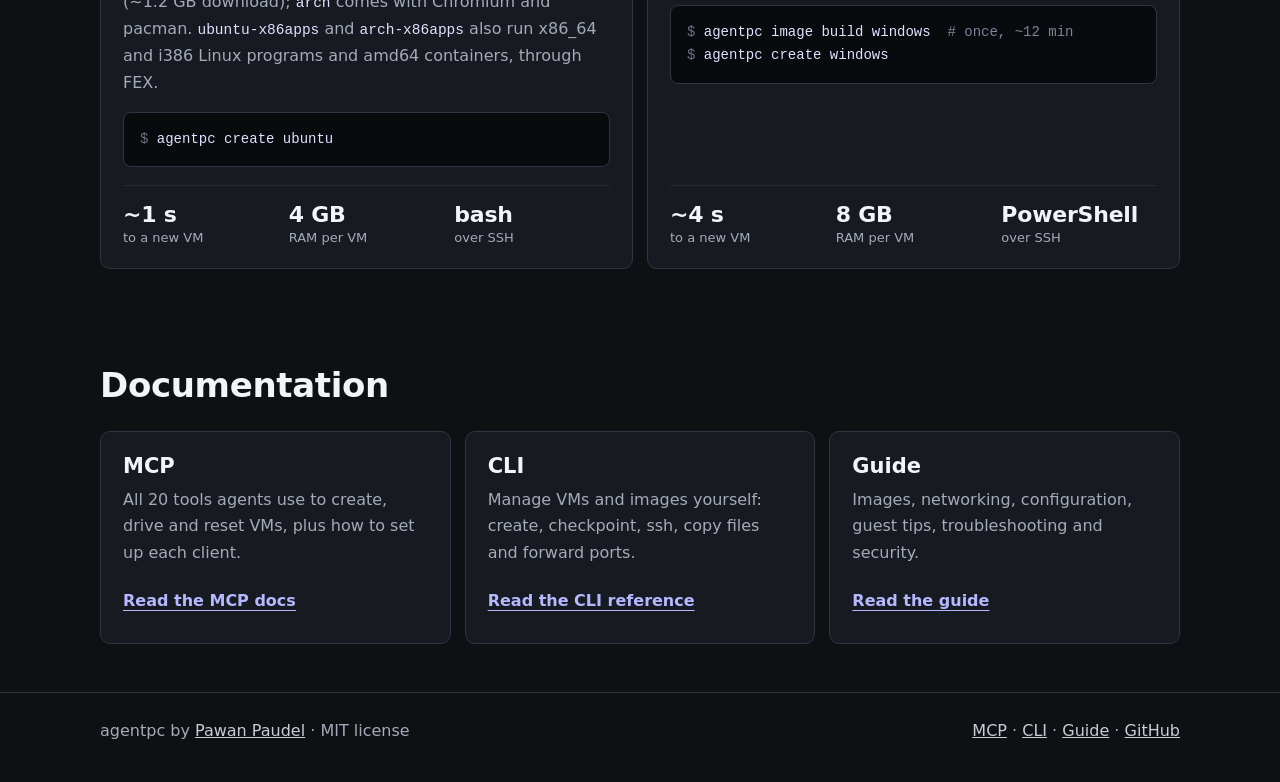
==== commit 5d972726: "chore: release v0.1.11" ====
--- a/site/index.html
+++ b/site/index.html
@@ -29,7 +29,7 @@
         <a class="brand" href="index.html">
           <img src="favicon.svg" width="36" height="36" alt="" decoding="async" />
           <span>agentpc</span>
-          <span class="version" translate="no">v0.1.10</span>
+          <span class="version" translate="no">v0.1.11</span>
         </a>
         <div class="nav-links">
           <a href="#install">Install</a>
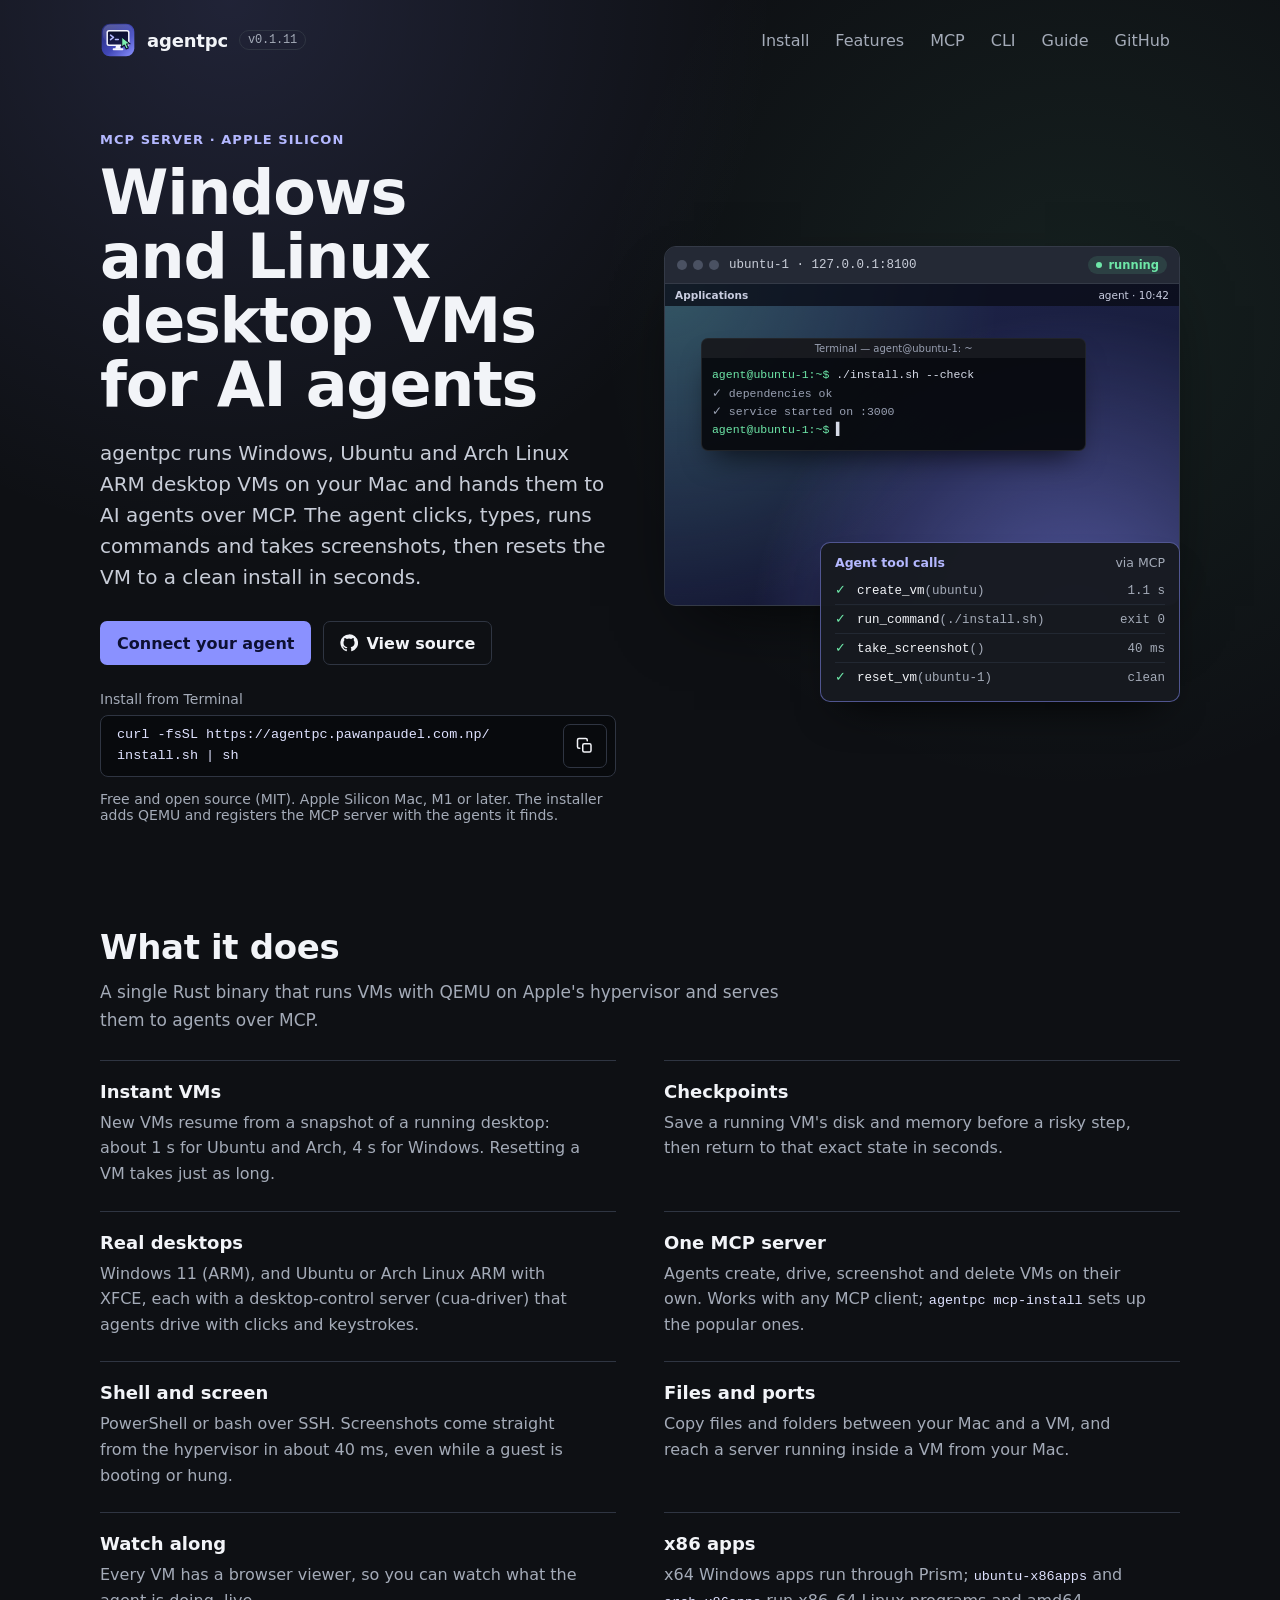
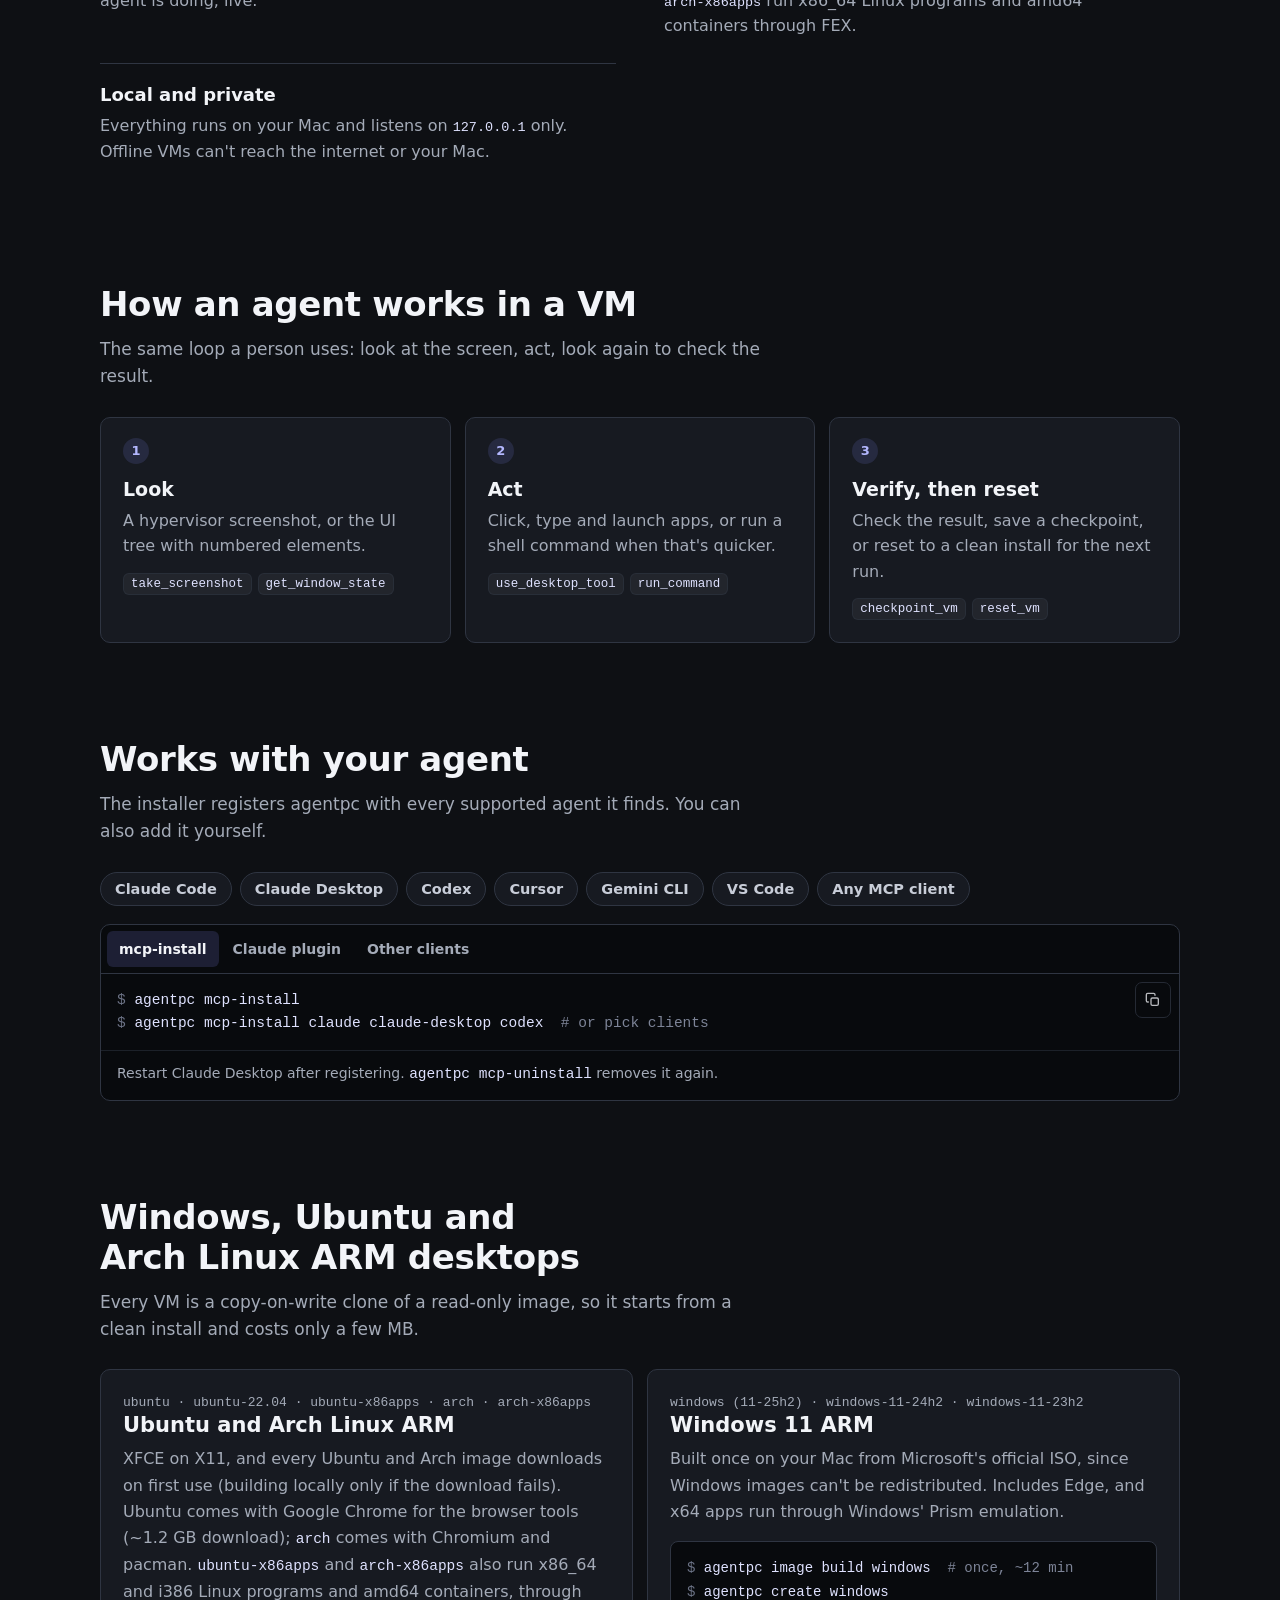
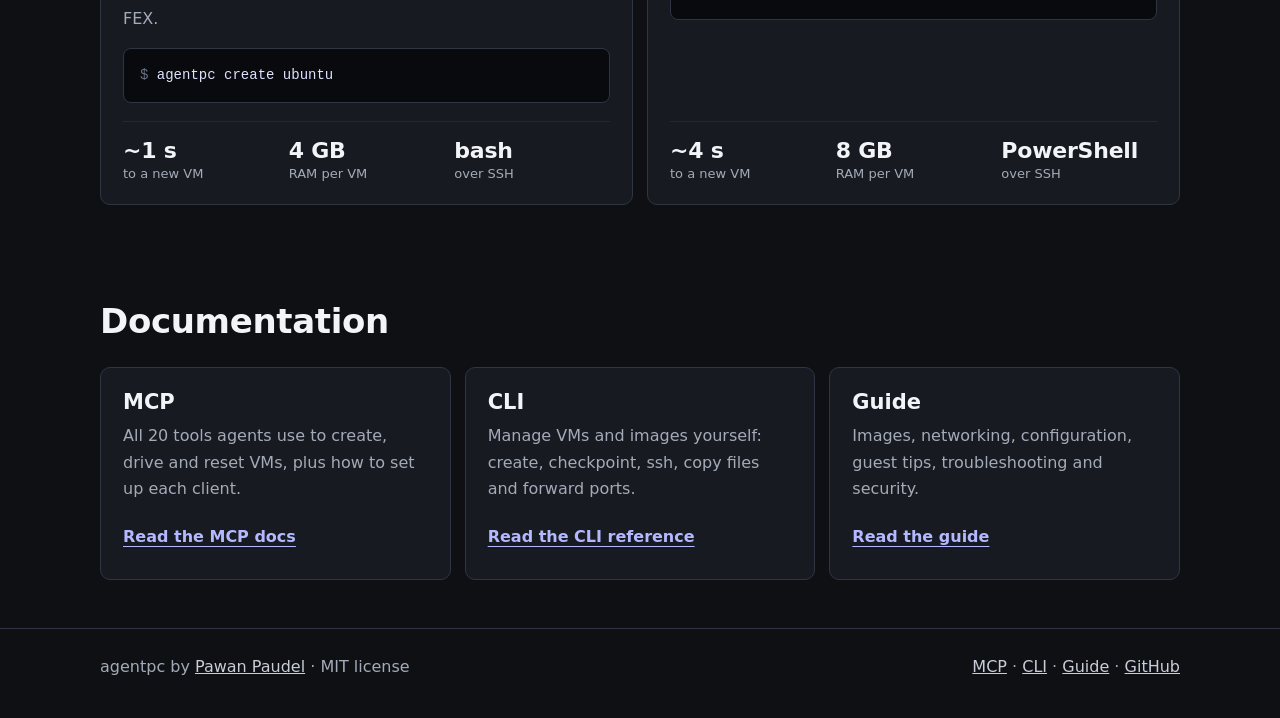
==== commit b26467f9: "feat(site): improve SEO metadata and canonical URLs" ====
--- a/site/index.html
+++ b/site/index.html
@@ -3,30 +3,53 @@
   <head>
     <meta charset="utf-8" />
     <meta name="viewport" content="width=device-width, initial-scale=1" />
-    <title>agentpc: instant desktops for AI agents on your Mac</title>
+    <title>agentpc — Desktop VMs for AI Agents on Apple Silicon</title>
     <meta
       name="description"
-      content="agentpc gives AI agents instant, resettable Windows, Ubuntu and Arch Linux ARM desktop VMs on an Apple Silicon Mac, over one MCP server."
+      content="Run resettable Windows, Ubuntu and Arch Linux ARM desktop VMs on your Apple Silicon Mac. Connect Claude Code, Codex and other AI agents through MCP."
     />
-    <meta property="og:title" content="agentpc" />
+    <meta property="og:title" content="agentpc — Desktop VMs for AI Agents on Apple Silicon" />
     <meta
       property="og:description"
-      content="Instant, resettable Windows, Ubuntu and Arch Linux ARM desktops for AI agents, on your Mac. One MCP server for Claude, Codex, Cursor, Gemini and VS Code."
+      content="Run resettable Windows, Ubuntu and Arch Linux ARM desktop VMs on your Apple Silicon Mac. Connect Claude Code, Codex and other AI agents through MCP."
     />
     <meta property="og:type" content="website" />
     <meta property="og:image" content="https://agentpc.pawanpaudel.com.np/og.png" />
     <meta name="twitter:card" content="summary_large_image" />
     <meta property="og:url" content="https://agentpc.pawanpaudel.com.np/" />
+    <link rel="canonical" href="https://agentpc.pawanpaudel.com.np/" />
+    <meta name="twitter:title" content="agentpc — Desktop VMs for AI Agents on Apple Silicon" />
+    <meta name="twitter:description" content="Run resettable Windows, Ubuntu and Arch Linux ARM desktop VMs on your Apple Silicon Mac. Connect Claude Code, Codex and other AI agents through MCP." />
+    <meta name="twitter:image" content="https://agentpc.pawanpaudel.com.np/og.png" />
+    <meta property="og:image:alt" content="agentpc — desktop VMs for AI agents" />
     <meta name="theme-color" content="#1b1f4b" />
     <link rel="icon" href="favicon.svg" type="image/svg+xml" />
     <link rel="apple-touch-icon" href="apple-touch-icon.png" />
     <link rel="stylesheet" href="styles.css" />
+    <script type="application/ld+json">
+    {
+      "@context": "https://schema.org",
+      "@type": "SoftwareSourceCode",
+      "name": "agentpc",
+      "description": "Run resettable Windows, Ubuntu and Arch Linux ARM desktop VMs on your Apple Silicon Mac. Connect Claude Code, Codex and other AI agents through MCP.",
+      "url": "https://agentpc.pawanpaudel.com.np/",
+      "codeRepository": "https://github.com/pawanpaudel93/agentpc",
+      "license": "https://opensource.org/license/mit",
+      "programmingLanguage": "Rust",
+      "runtimePlatform": "macOS on Apple Silicon",
+      "author": {
+        "@type": "Person",
+        "name": "Pawan Paudel",
+        "url": "https://github.com/pawanpaudel93"
+      }
+    }
+    </script>
   </head>
   <body>
     <a class="skip-link" href="#main">Skip to content</a>
     <header class="shell">
       <nav class="nav" aria-label="Main navigation">
-        <a class="brand" href="index.html">
+        <a class="brand" href="/">
           <img src="favicon.svg" width="36" height="36" alt="" decoding="async" />
           <span>agentpc</span>
           <span class="version" translate="no">v0.1.11</span>
@@ -34,9 +57,9 @@
         <div class="nav-links">
           <a href="#install">Install</a>
           <a href="#features">Features</a>
-          <a href="mcp.html">MCP</a>
-          <a href="cli.html">CLI</a>
-          <a href="guide.html">Guide</a>
+          <a href="/mcp">MCP</a>
+          <a href="/cli">CLI</a>
+          <a href="/guide">Guide</a>
           <a class="nav-github" href="https://github.com/pawanpaudel93/agentpc">GitHub</a>
         </div>
       </nav>
@@ -46,7 +69,7 @@
       <section class="shell hero hero-split" id="install">
         <div class="hero-inner">
           <p class="eyebrow">MCP server · Apple Silicon</p>
-          <h1>A real computer for your agent, ready in a second</h1>
+          <h1>Windows and Linux desktop VMs for AI agents</h1>
           <p class="hero-copy">
             agentpc runs Windows, Ubuntu and Arch Linux ARM desktop VMs on your Mac and hands them to AI agents
             over MCP. The agent clicks, types, runs commands and takes screenshots, then resets
@@ -239,14 +262,14 @@
   }
 }</code></pre>
             </div>
-            <p class="tab-note">One stdio server handles every VM. See the <a class="inline-link" href="mcp.html">MCP docs</a> for the tools.</p>
+            <p class="tab-note">One stdio server handles every VM. See the <a class="inline-link" href="/mcp">MCP docs</a> for the tools.</p>
           </div>
         </div>
       </section>
 
       <section class="shell section" id="guests" aria-labelledby="guests-title">
         <div class="section-head">
-          <h2 id="guests-title">Windows and Linux desktops, any version</h2>
+          <h2 id="guests-title">Windows, Ubuntu and Arch Linux ARM desktops</h2>
           <p>Every VM is a copy-on-write clone of a read-only image, so it starts from a clean install and costs only a few MB.</p>
         </div>
         <div class="grid two">
@@ -284,17 +307,17 @@
           <div class="card">
             <h3>MCP</h3>
             <p>All 20 tools agents use to create, drive and reset VMs, plus how to set up each client.</p>
-            <p class="card-action"><a href="mcp.html">Read the MCP docs</a></p>
+            <p class="card-action"><a href="/mcp">Read the MCP docs</a></p>
           </div>
           <div class="card">
             <h3>CLI</h3>
             <p>Manage VMs and images yourself: create, checkpoint, ssh, copy files and forward ports.</p>
-            <p class="card-action"><a href="cli.html">Read the CLI reference</a></p>
+            <p class="card-action"><a href="/cli">Read the CLI reference</a></p>
           </div>
           <div class="card">
             <h3>Guide</h3>
             <p>Images, networking, configuration, guest tips, troubleshooting and security.</p>
-            <p class="card-action"><a href="guide.html">Read the guide</a></p>
+            <p class="card-action"><a href="/guide">Read the guide</a></p>
           </div>
         </div>
       </section>
@@ -304,11 +327,11 @@
       <div class="shell">
         <span>agentpc by <a href="https://github.com/pawanpaudel93">Pawan Paudel</a> · MIT license</span>
         <span>
-          <a href="mcp.html">MCP</a>
+          <a href="/mcp">MCP</a>
           ·
-          <a href="cli.html">CLI</a>
+          <a href="/cli">CLI</a>
           ·
-          <a href="guide.html">Guide</a>
+          <a href="/guide">Guide</a>
           ·
           <a class="nav-github" href="https://github.com/pawanpaudel93/agentpc">GitHub</a>
         </span>
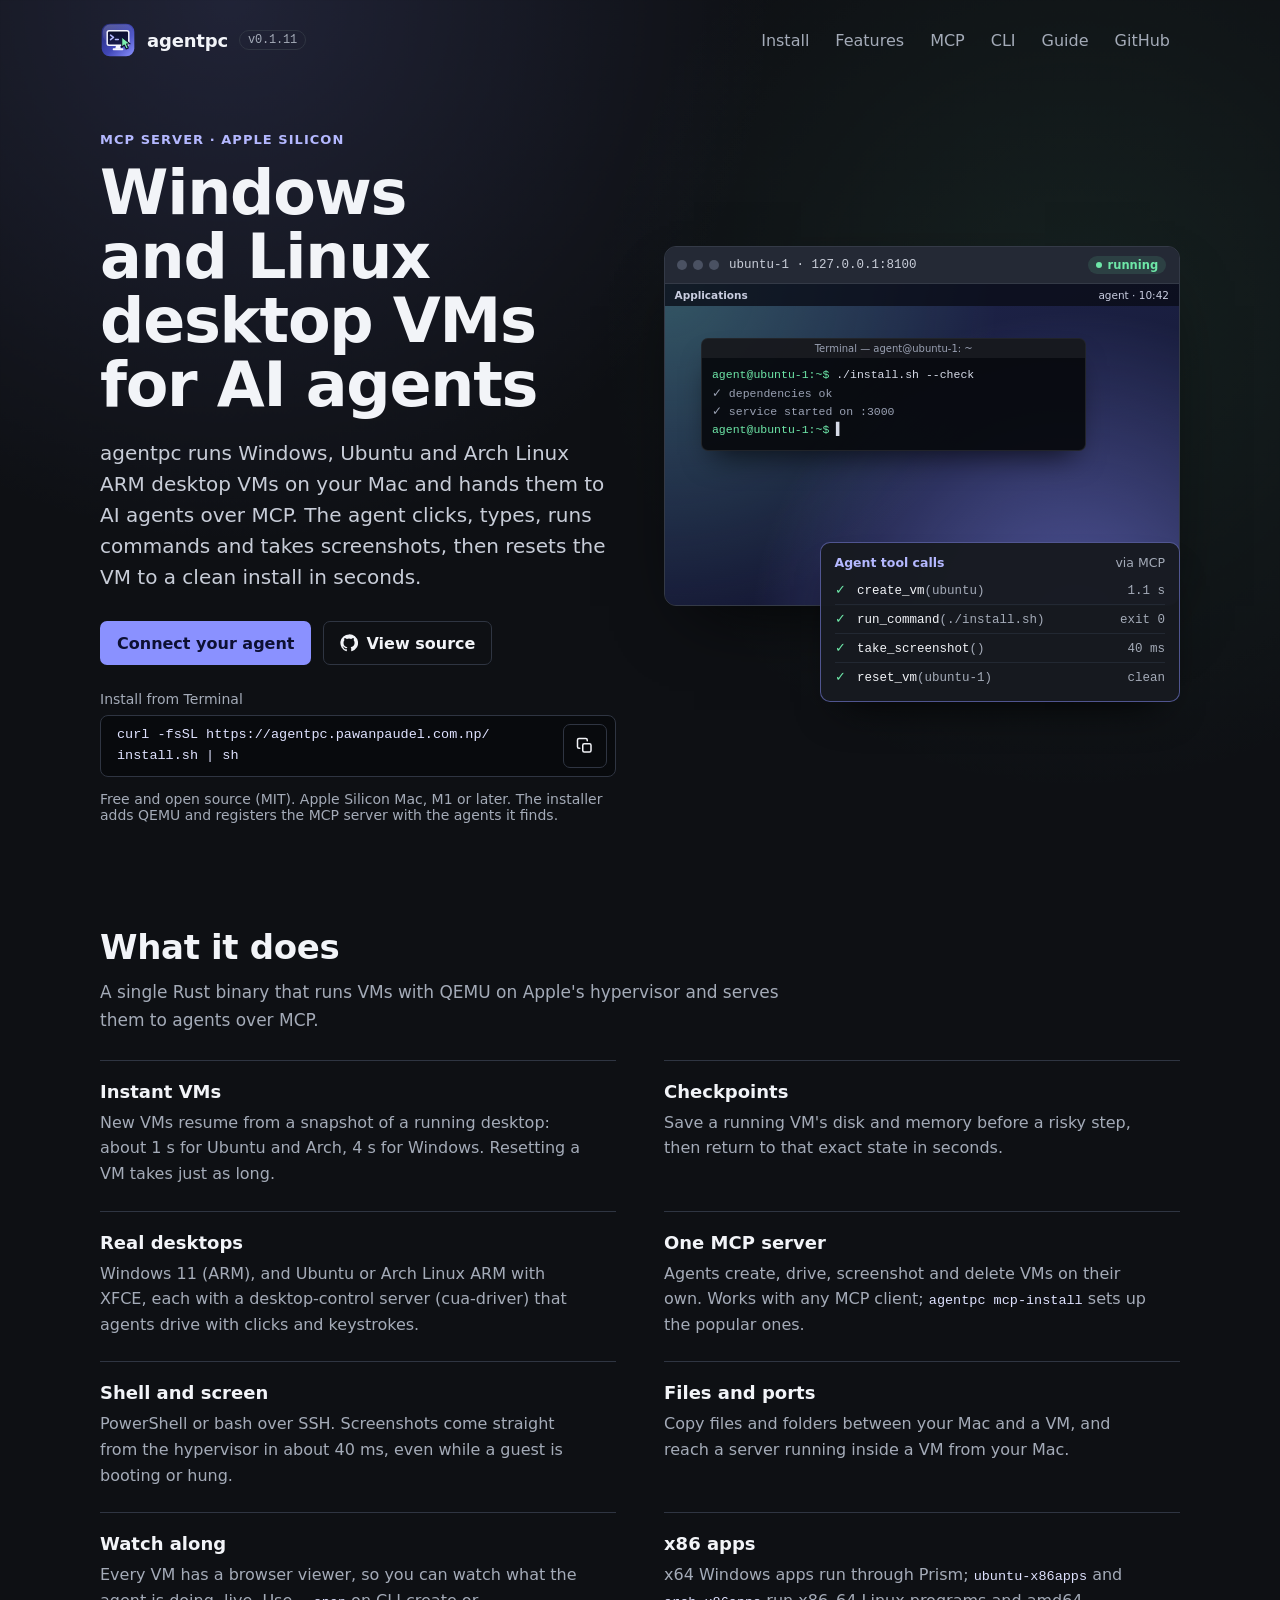
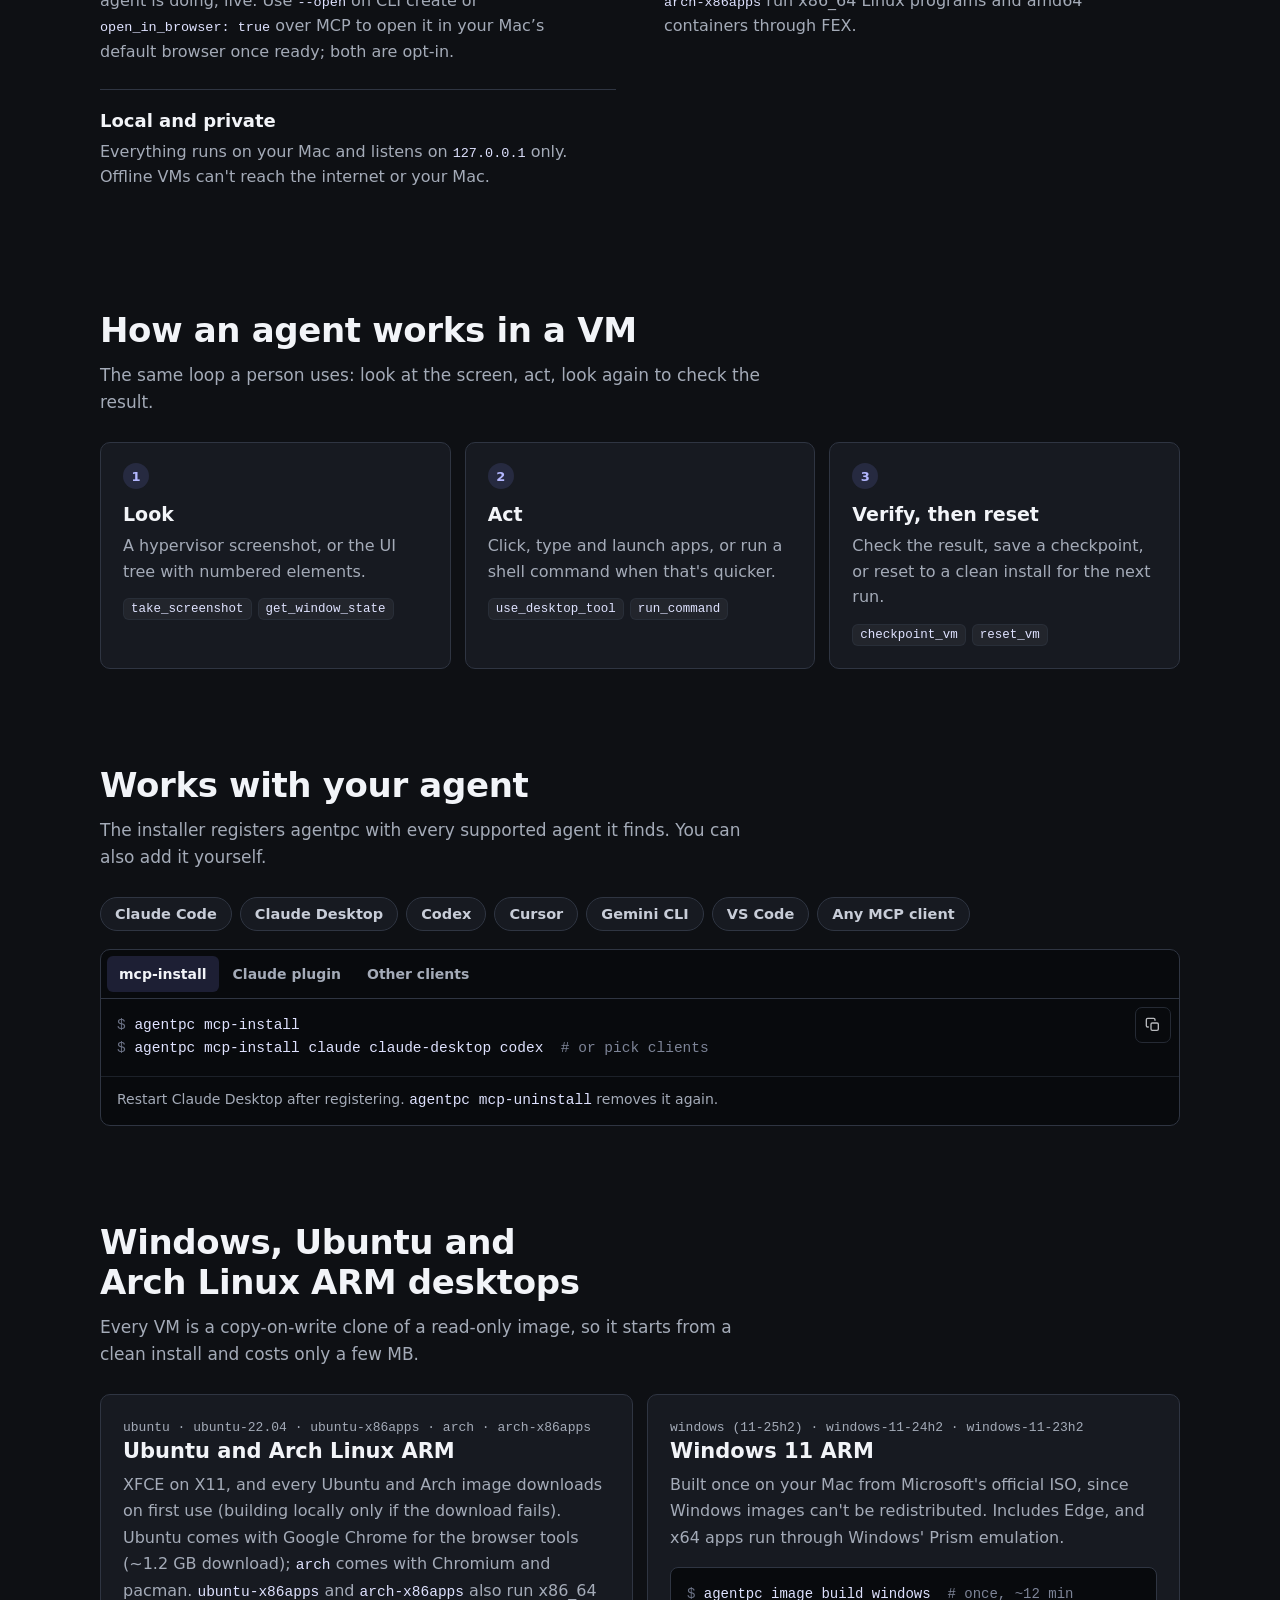
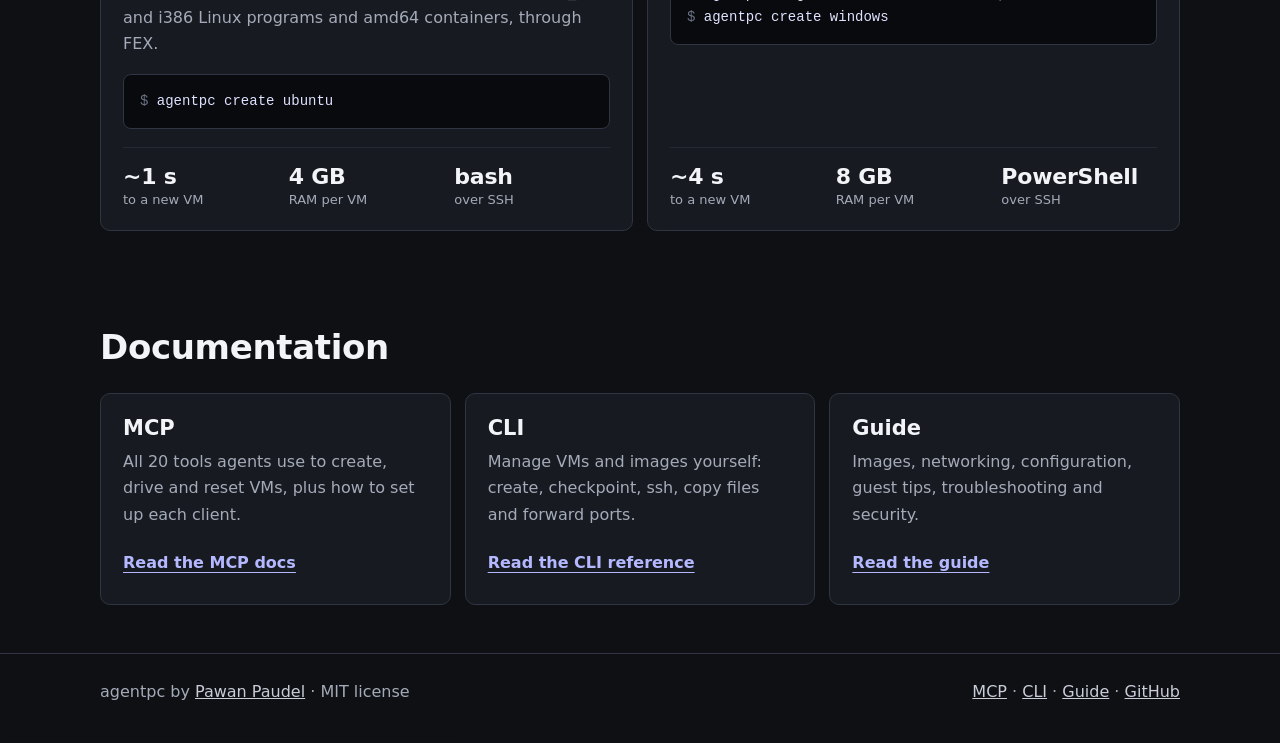
==== commit 04c53a9e: "docs: align guidance with browser and registry updates" ====
--- a/site/index.html
+++ b/site/index.html
@@ -183,7 +183,7 @@
           </div>
           <div>
             <dt>Watch along</dt>
-            <dd>Every VM has a browser viewer, so you can watch what the agent is doing, live.</dd>
+            <dd>Every VM has a browser viewer, so you can watch what the agent is doing, live. Use <code translate="no">--open</code> on CLI create or <code translate="no">open_in_browser: true</code> over MCP to open it in your Mac’s default browser once ready; both are opt-in.</dd>
           </div>
           <div>
             <dt>x86 apps</dt>
--- a/site/styles.css
+++ b/site/styles.css
@@ -181,6 +181,7 @@
   letter-spacing: -0.02em;
   line-height: 0.98;
   margin: 0 0 22px;
+  overflow-wrap: anywhere;
   text-wrap: balance;
 }
 
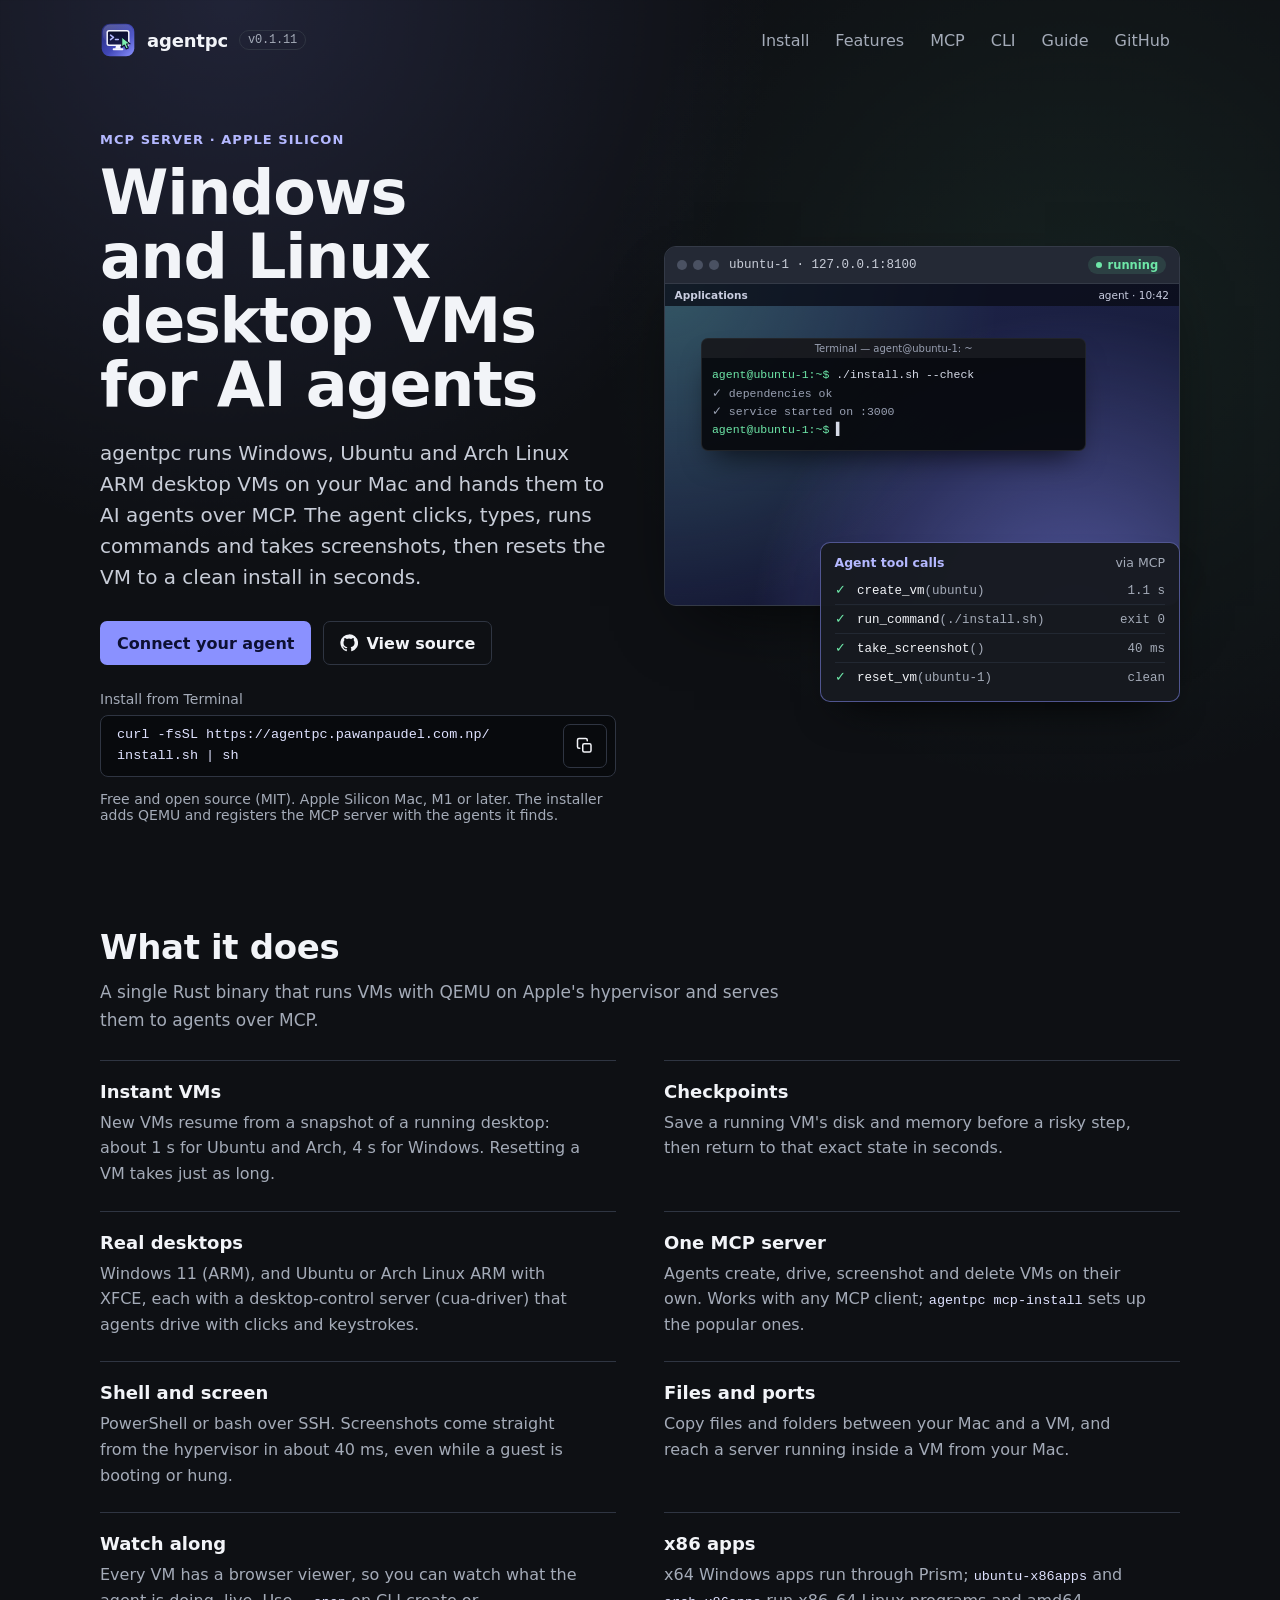
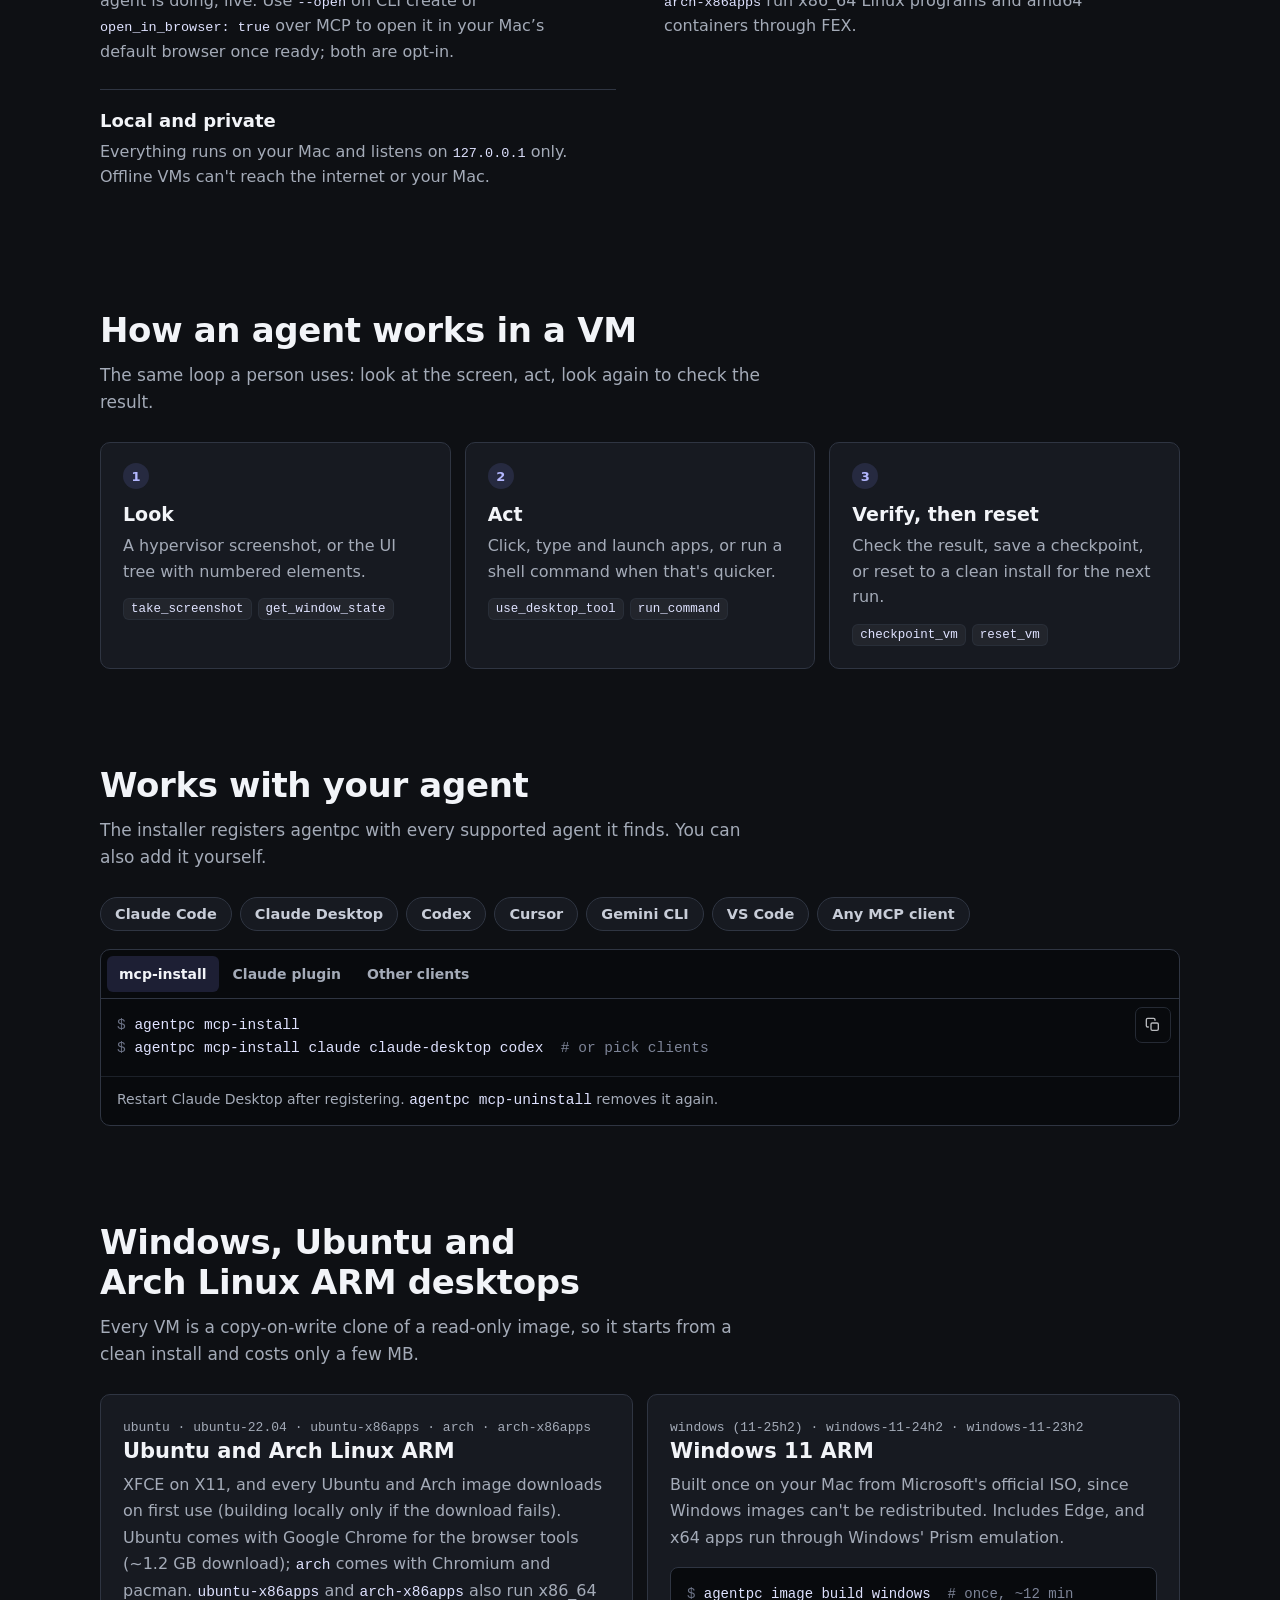
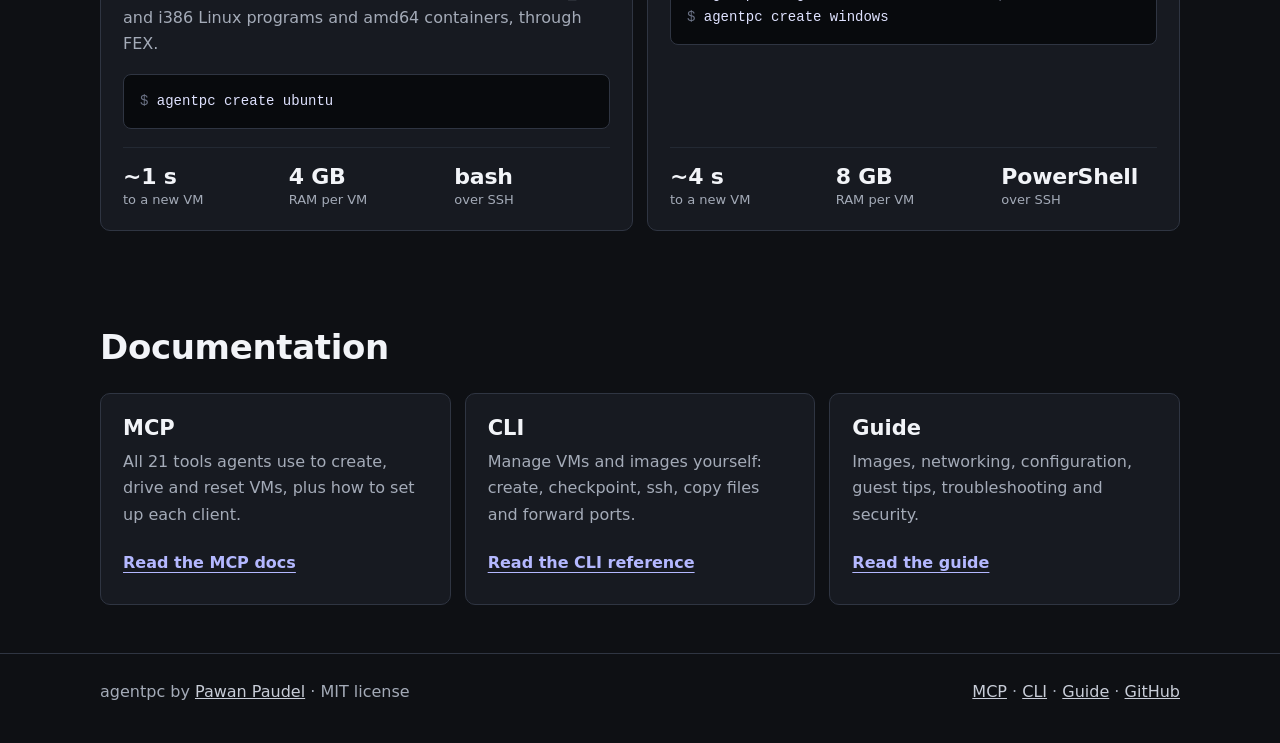
==== commit 932099a1: "feat(mcp): stop_job ends a background job and everything it started - Linux: the job's whole session" ====
--- a/site/index.html
+++ b/site/index.html
@@ -306,7 +306,7 @@
         <div class="grid">
           <div class="card">
             <h3>MCP</h3>
-            <p>All 20 tools agents use to create, drive and reset VMs, plus how to set up each client.</p>
+            <p>All 21 tools agents use to create, drive and reset VMs, plus how to set up each client.</p>
             <p class="card-action"><a href="/mcp">Read the MCP docs</a></p>
           </div>
           <div class="card">
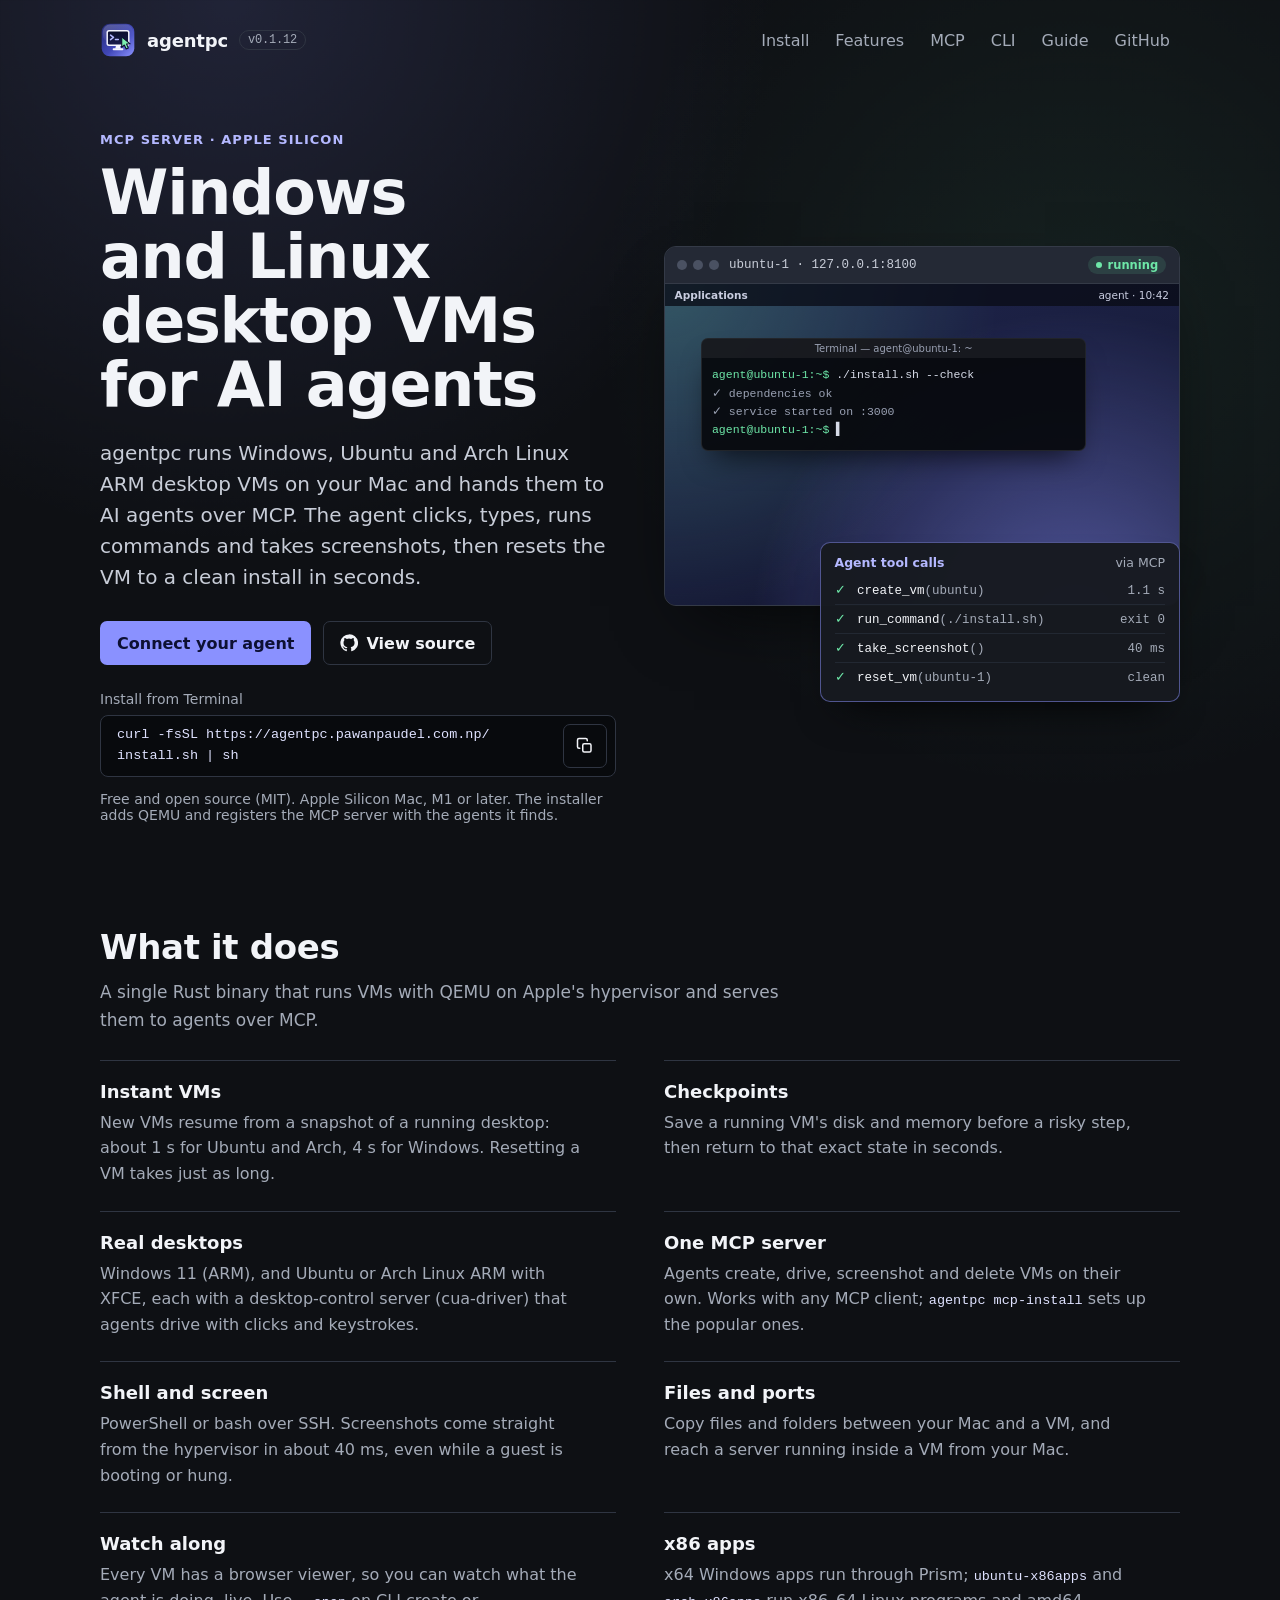
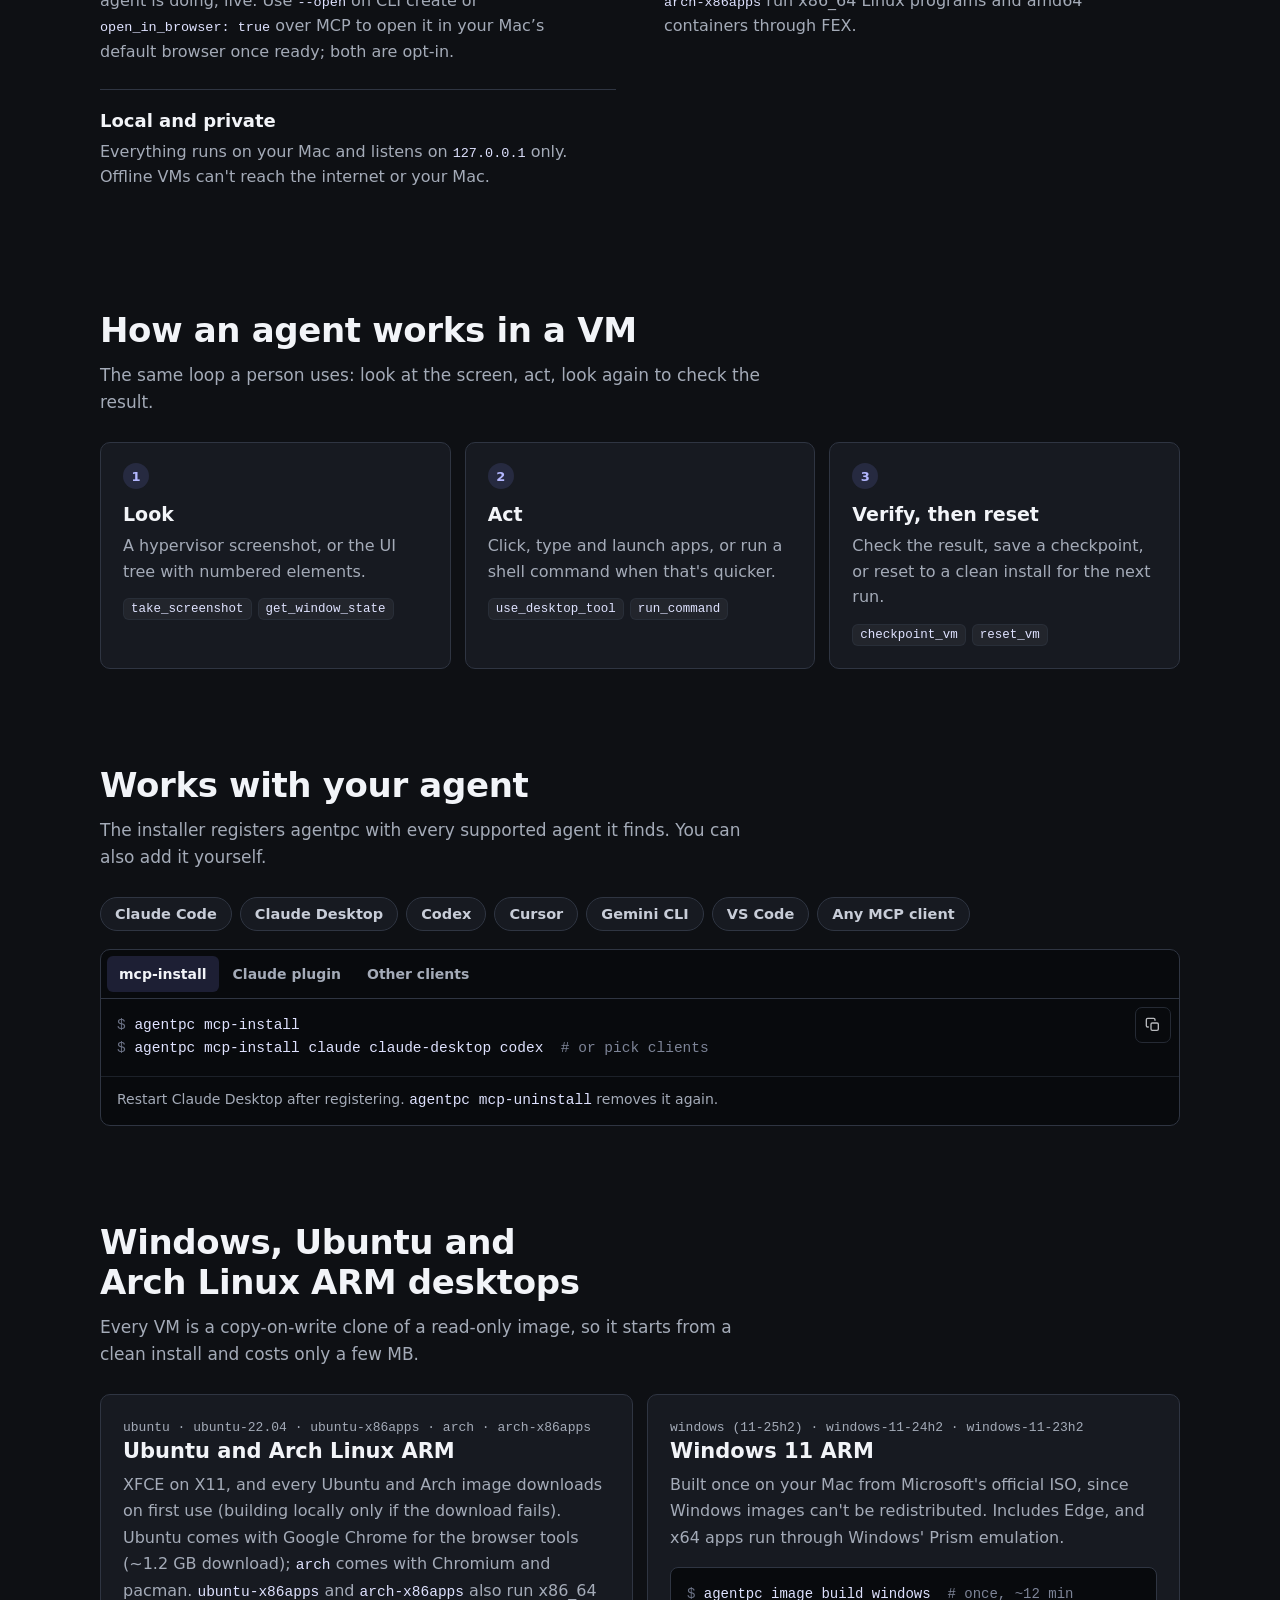
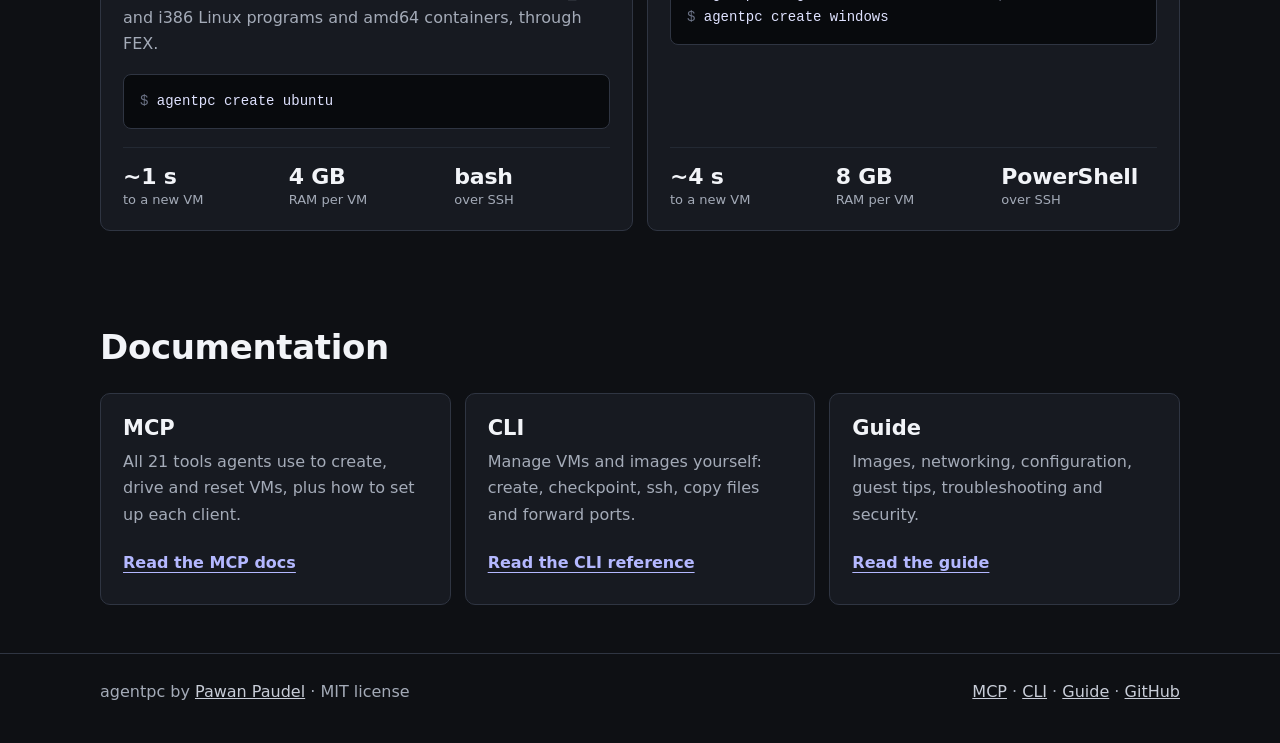
==== commit 954ac3df: "chore: release v0.1.12" ====
--- a/site/index.html
+++ b/site/index.html
@@ -52,7 +52,7 @@
         <a class="brand" href="/">
           <img src="favicon.svg" width="36" height="36" alt="" decoding="async" />
           <span>agentpc</span>
-          <span class="version" translate="no">v0.1.11</span>
+          <span class="version" translate="no">v0.1.12</span>
         </a>
         <div class="nav-links">
           <a href="#install">Install</a>
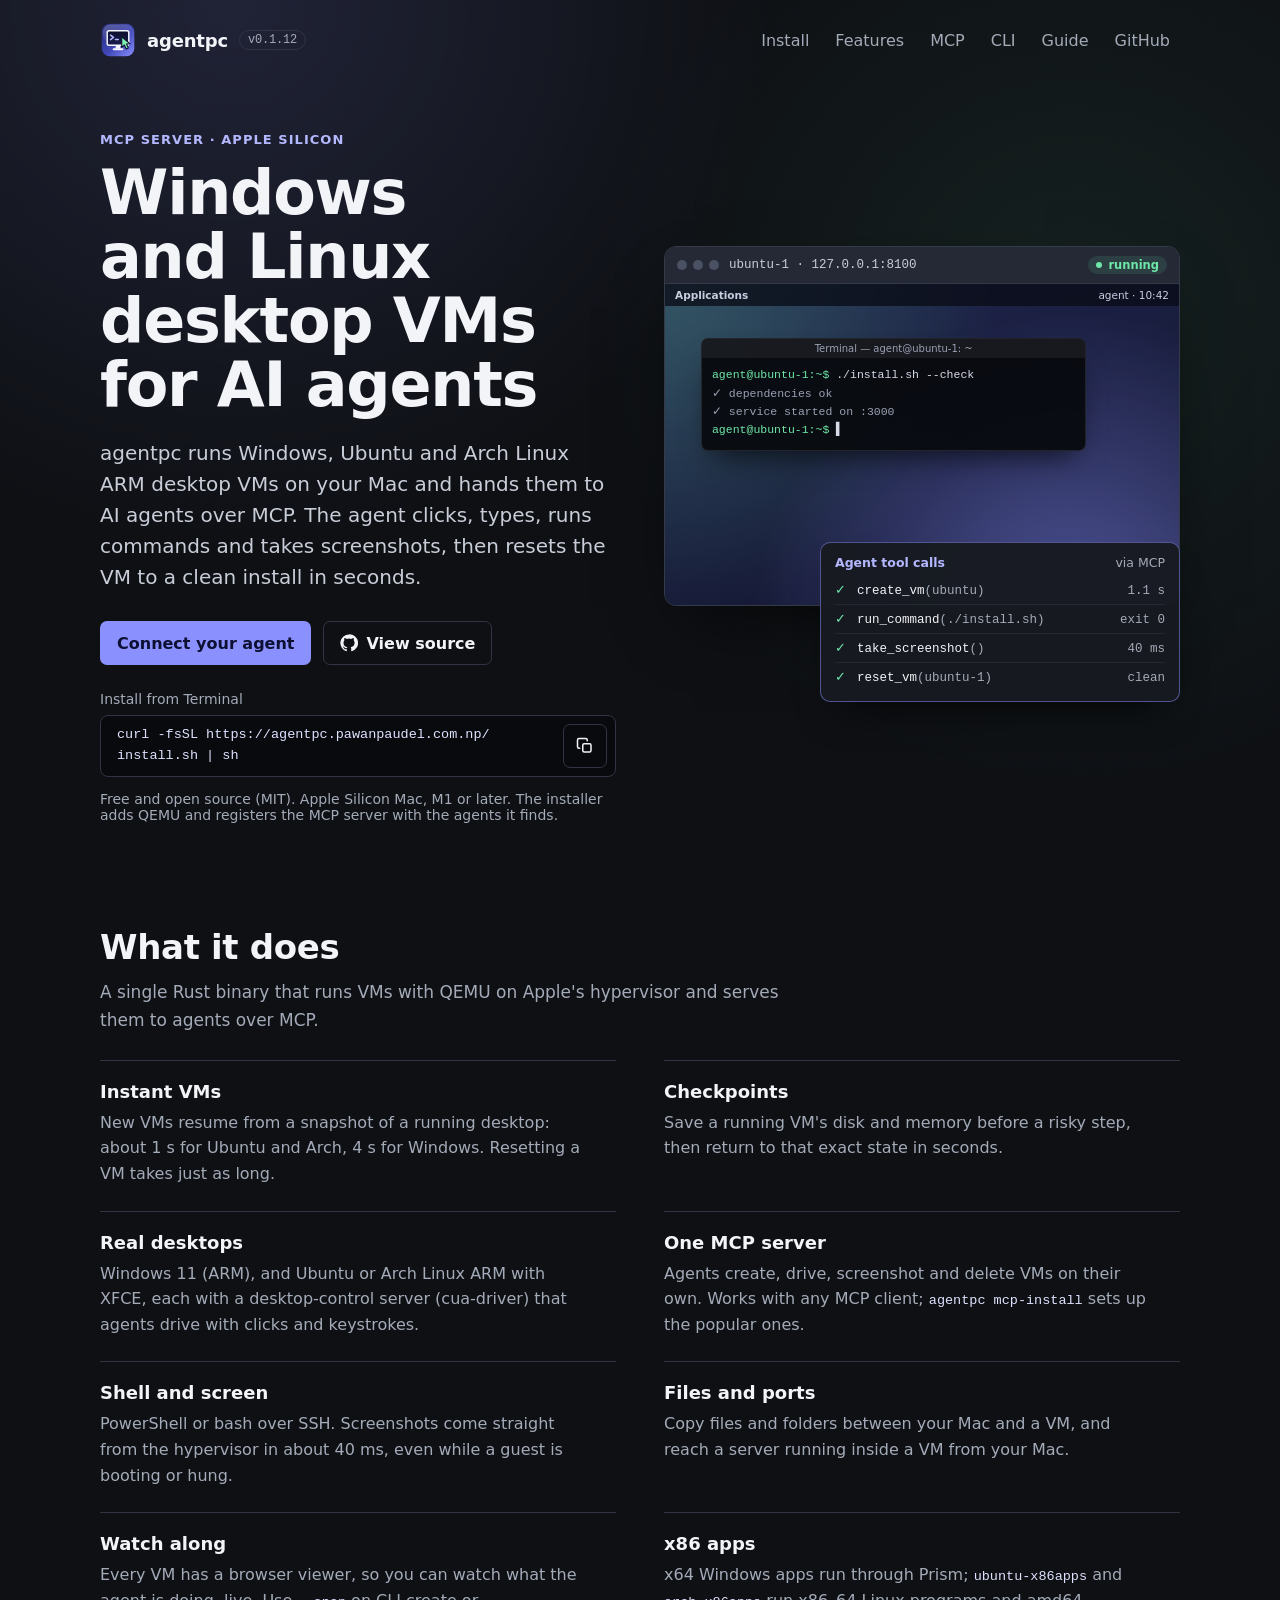
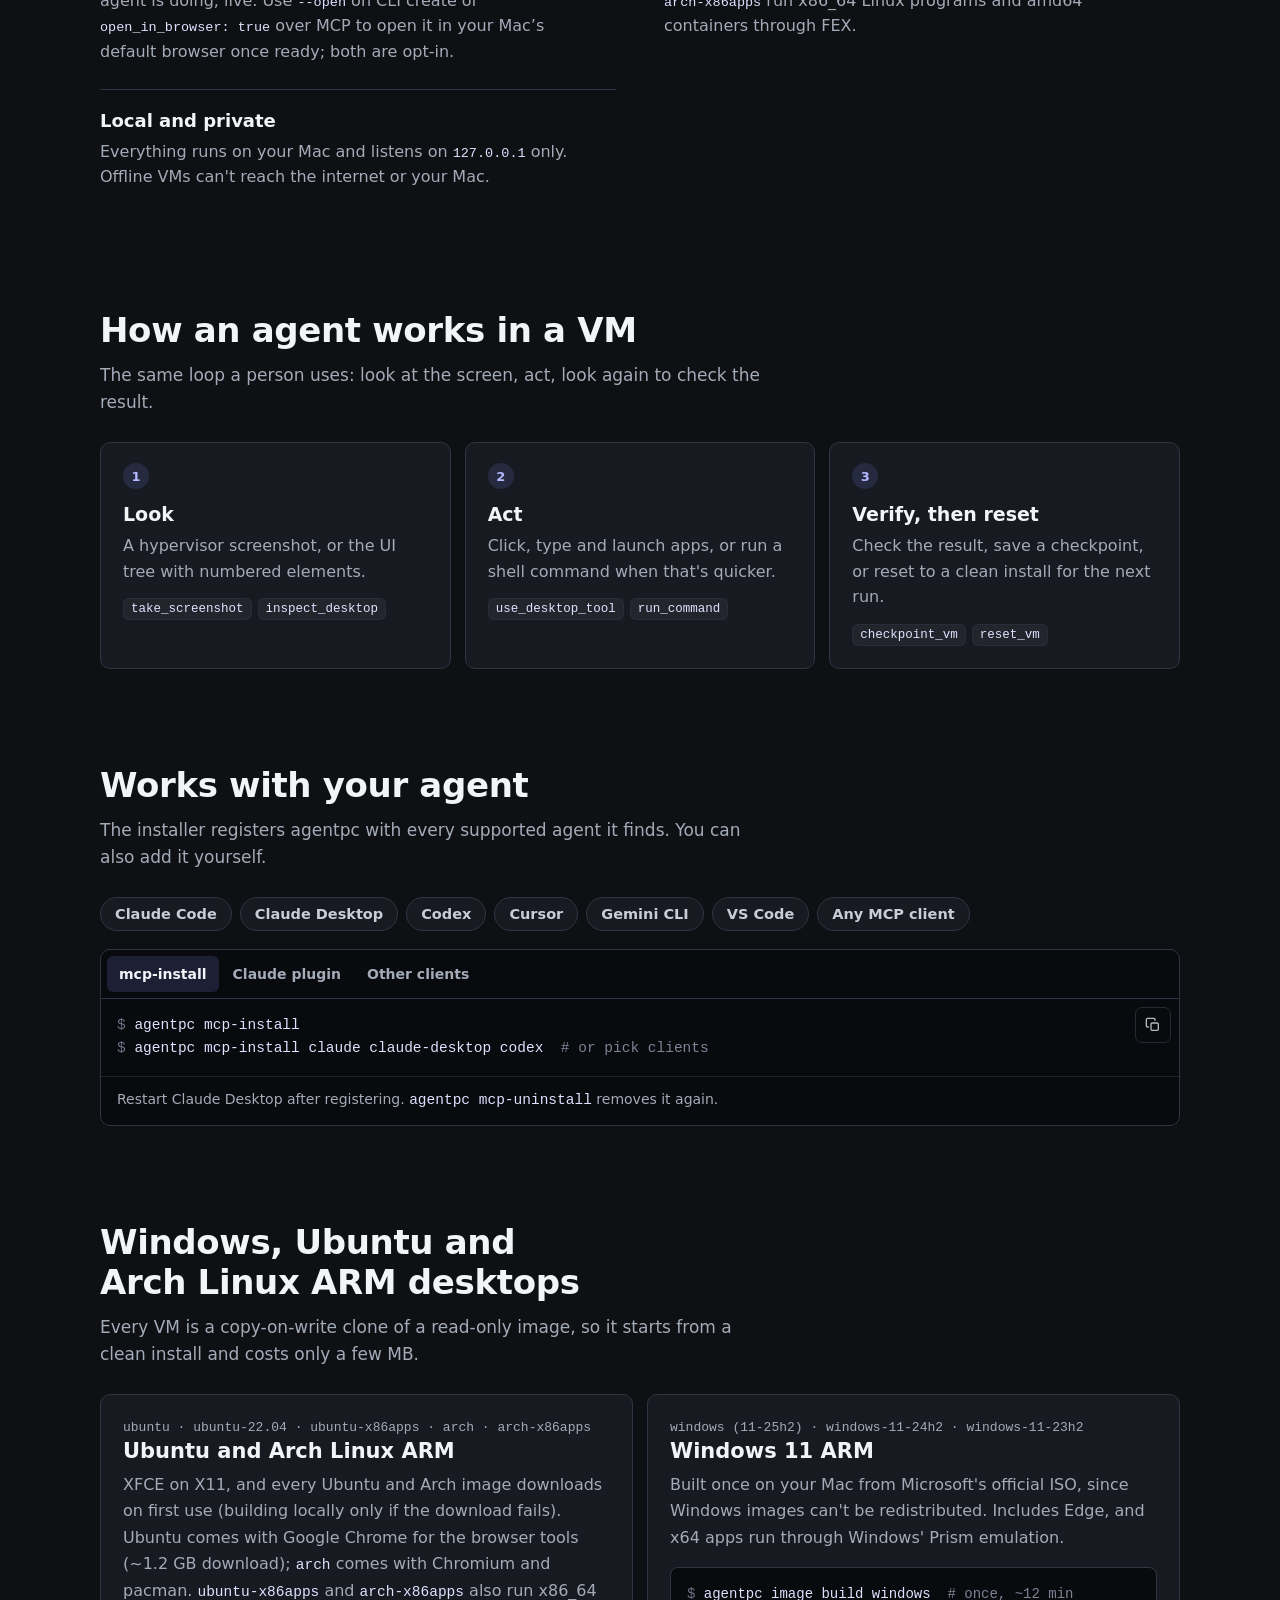
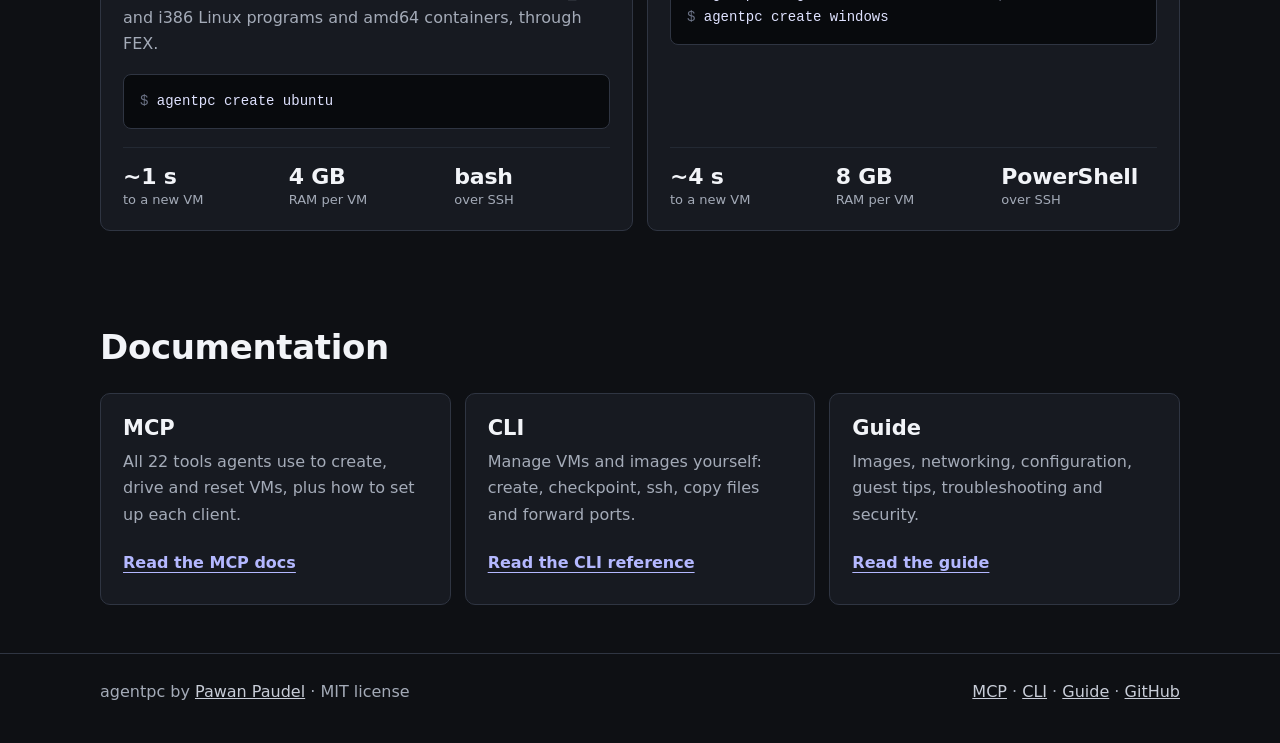
==== commit 8d3c660c: "feat(mcp): add tracked execution and read-only observation - Report structured command outcomes and " ====
--- a/site/index.html
+++ b/site/index.html
@@ -205,7 +205,7 @@
           <li>
             <h3>Look</h3>
             <p>A hypervisor screenshot, or the UI tree with numbered elements.</p>
-            <div class="tool-chips" translate="no"><code>take_screenshot</code><code>get_window_state</code></div>
+            <div class="tool-chips" translate="no"><code>take_screenshot</code><code>inspect_desktop</code></div>
           </li>
           <li>
             <h3>Act</h3>
@@ -306,7 +306,7 @@
         <div class="grid">
           <div class="card">
             <h3>MCP</h3>
-            <p>All 21 tools agents use to create, drive and reset VMs, plus how to set up each client.</p>
+            <p>All 22 tools agents use to create, drive and reset VMs, plus how to set up each client.</p>
             <p class="card-action"><a href="/mcp">Read the MCP docs</a></p>
           </div>
           <div class="card">
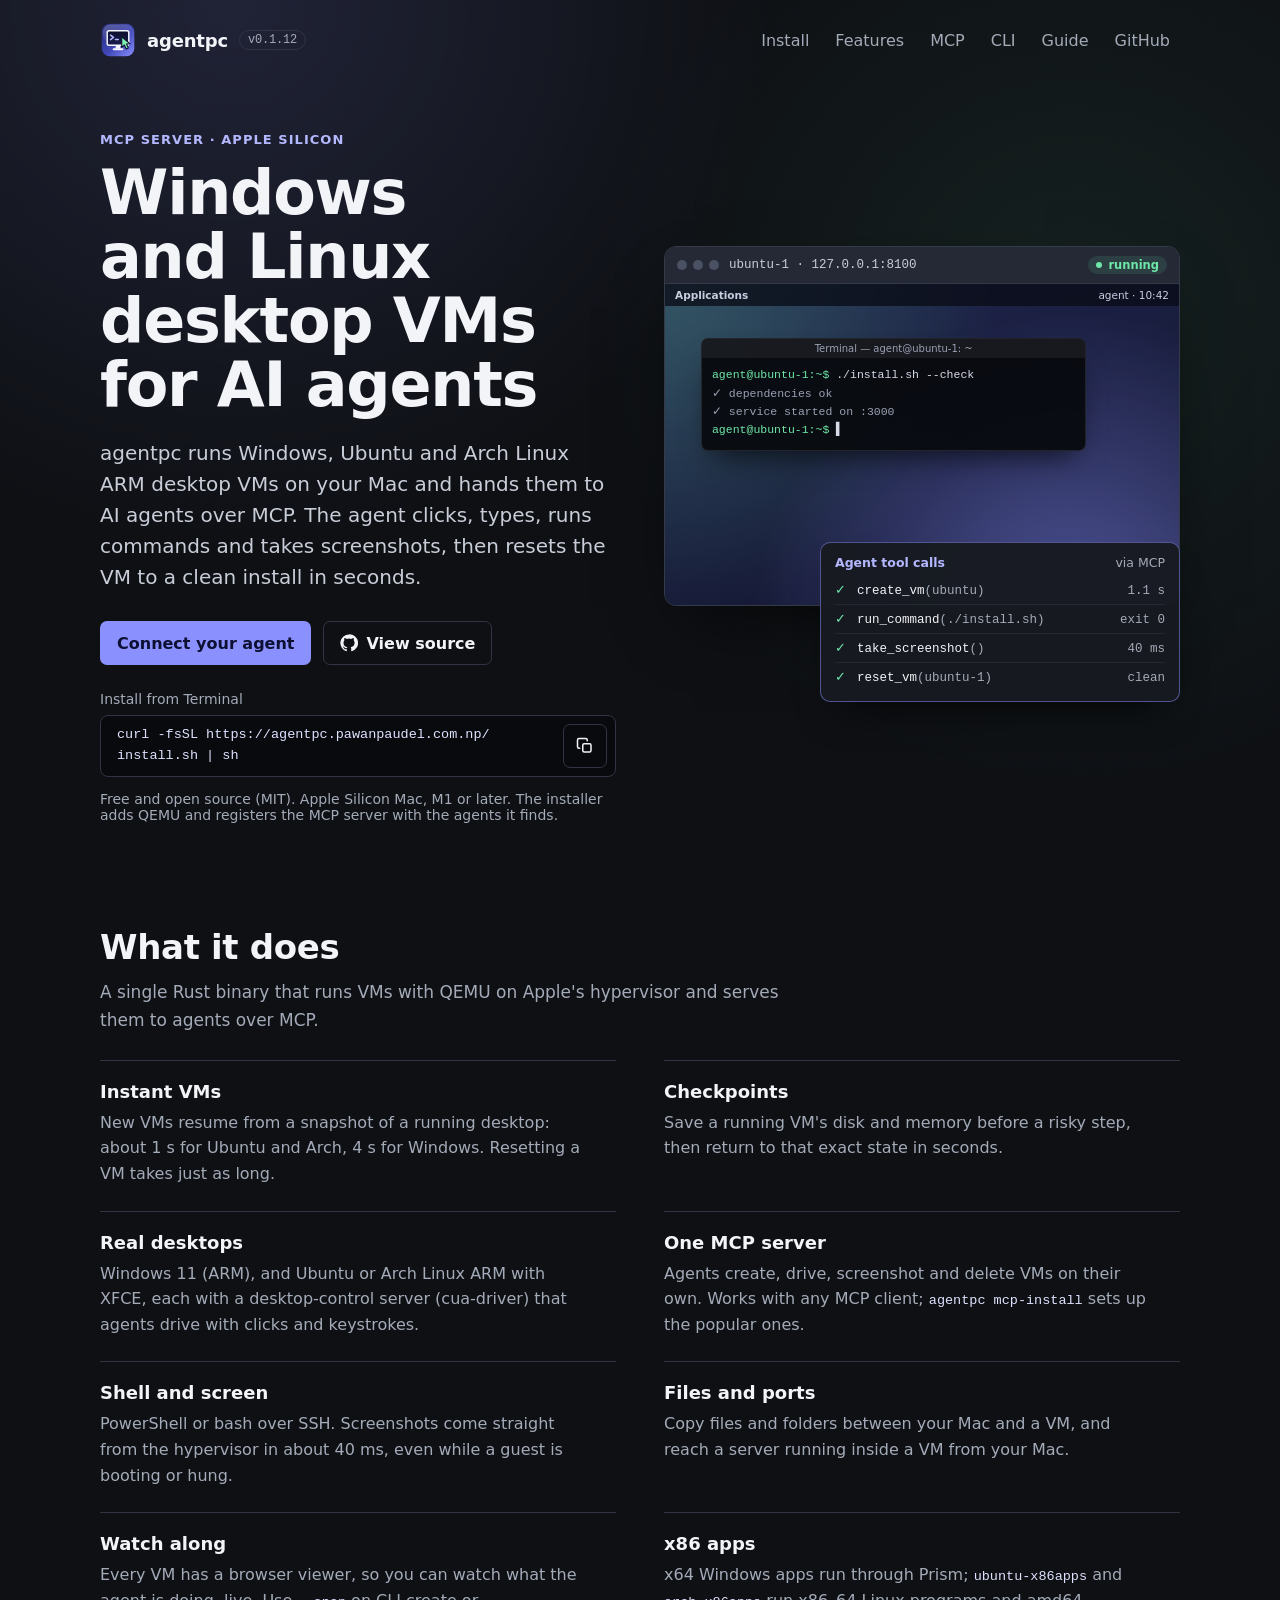
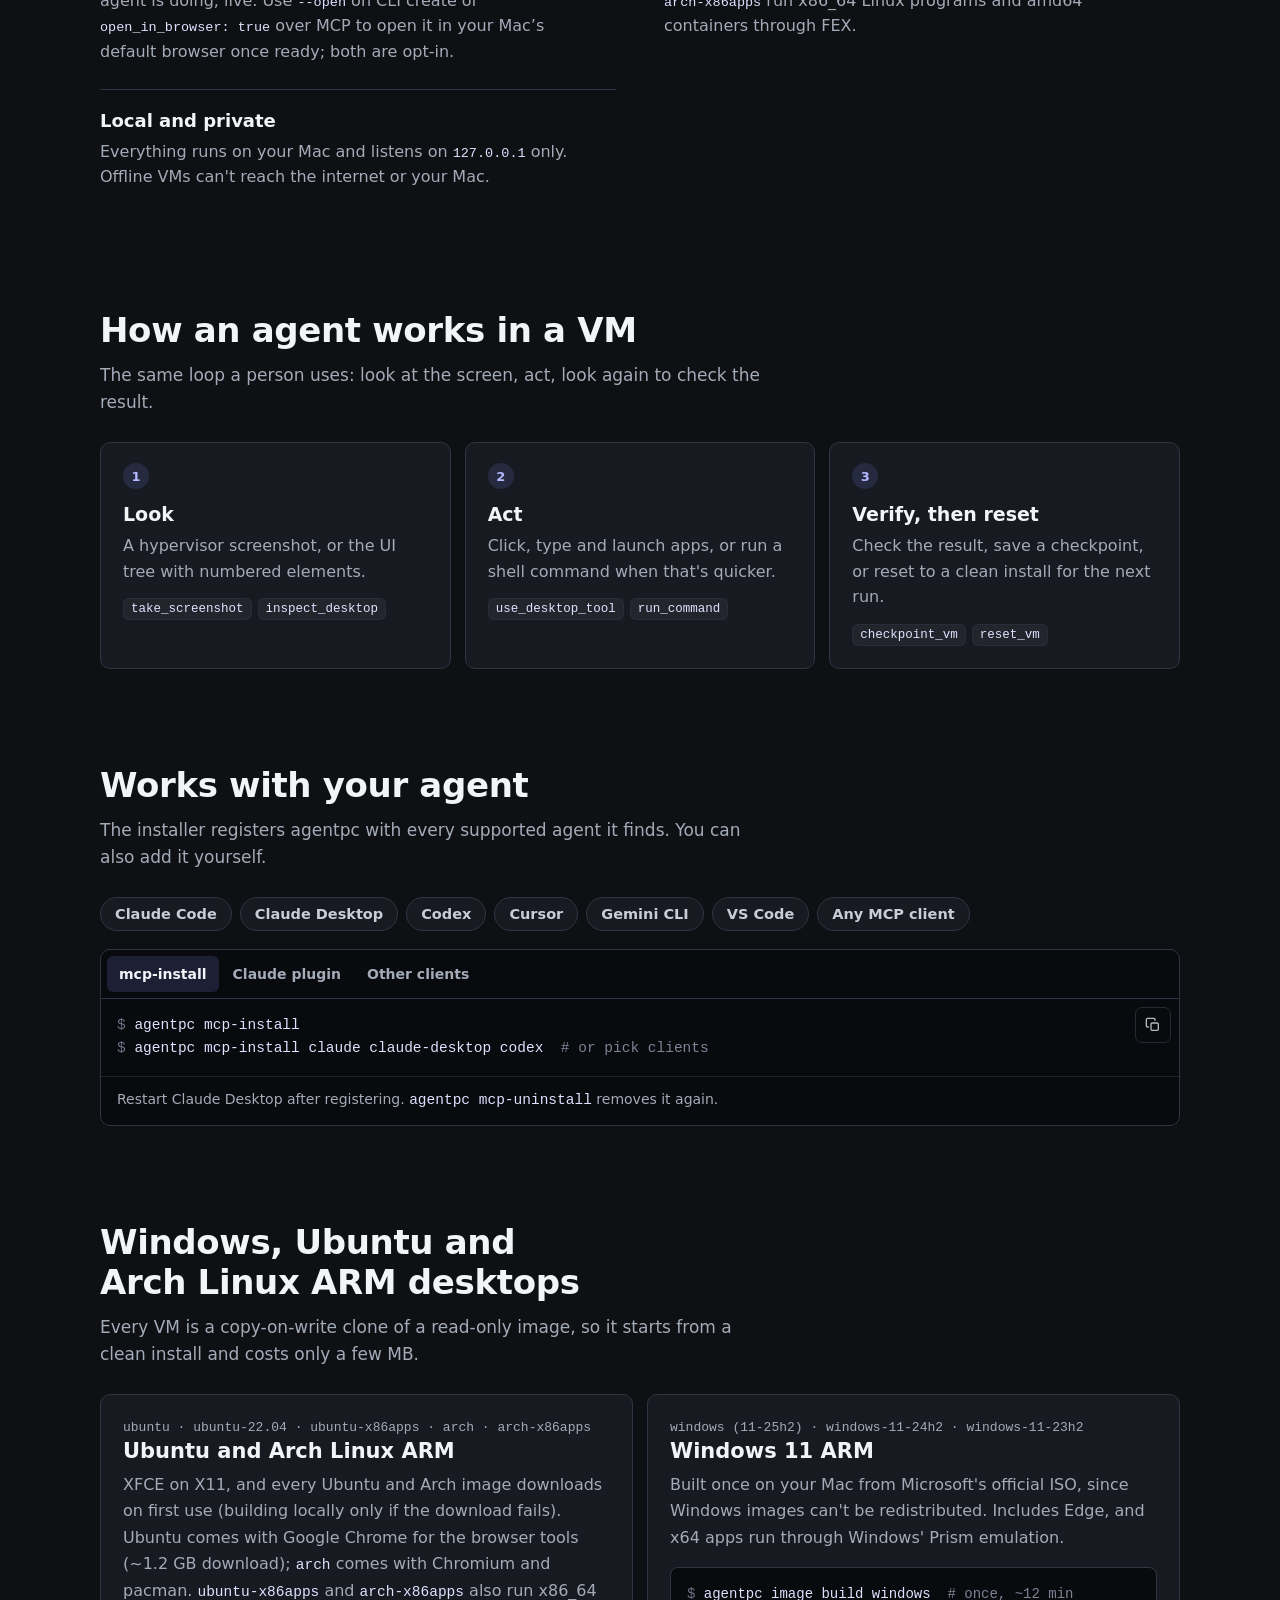
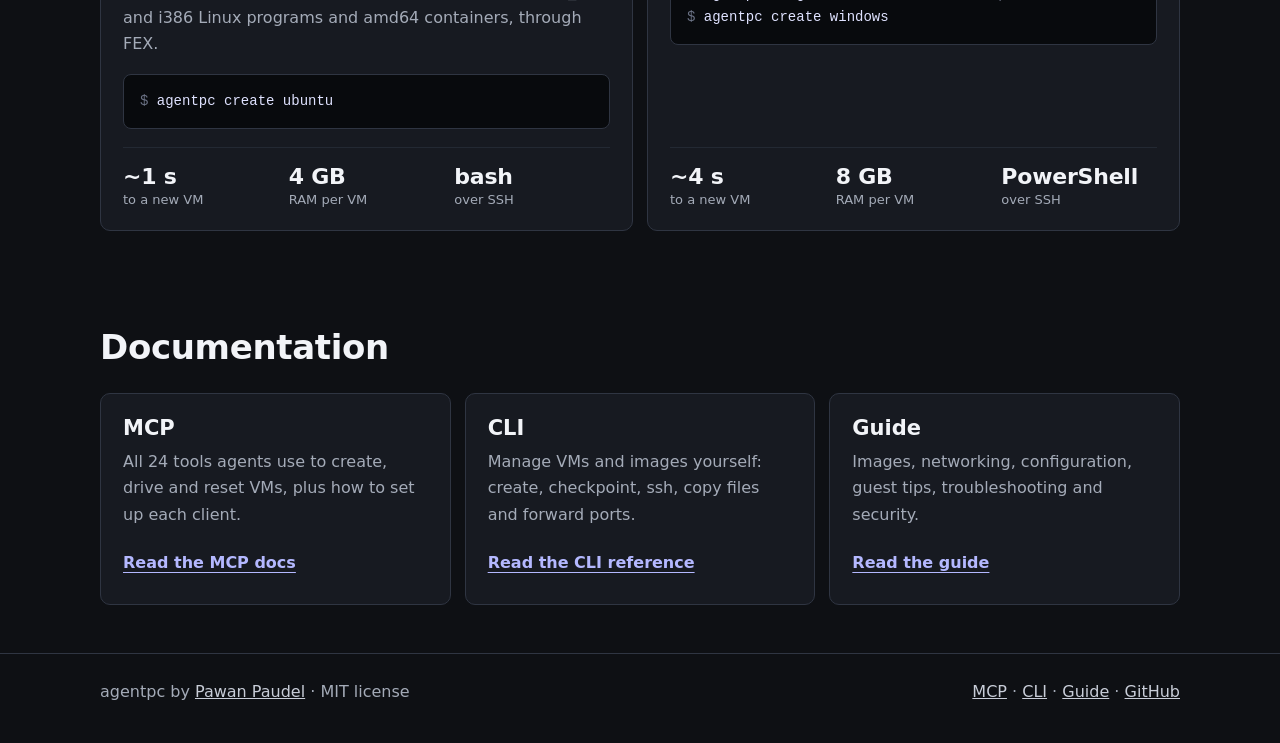
==== commit f19ed622: "feat(mcp): add execution recovery and service readiness - Own foreground cancellation cleanup indepe" ====
--- a/site/index.html
+++ b/site/index.html
@@ -306,7 +306,7 @@
         <div class="grid">
           <div class="card">
             <h3>MCP</h3>
-            <p>All 22 tools agents use to create, drive and reset VMs, plus how to set up each client.</p>
+            <p>All 24 tools agents use to create, drive and reset VMs, plus how to set up each client.</p>
             <p class="card-action"><a href="/mcp">Read the MCP docs</a></p>
           </div>
           <div class="card">
